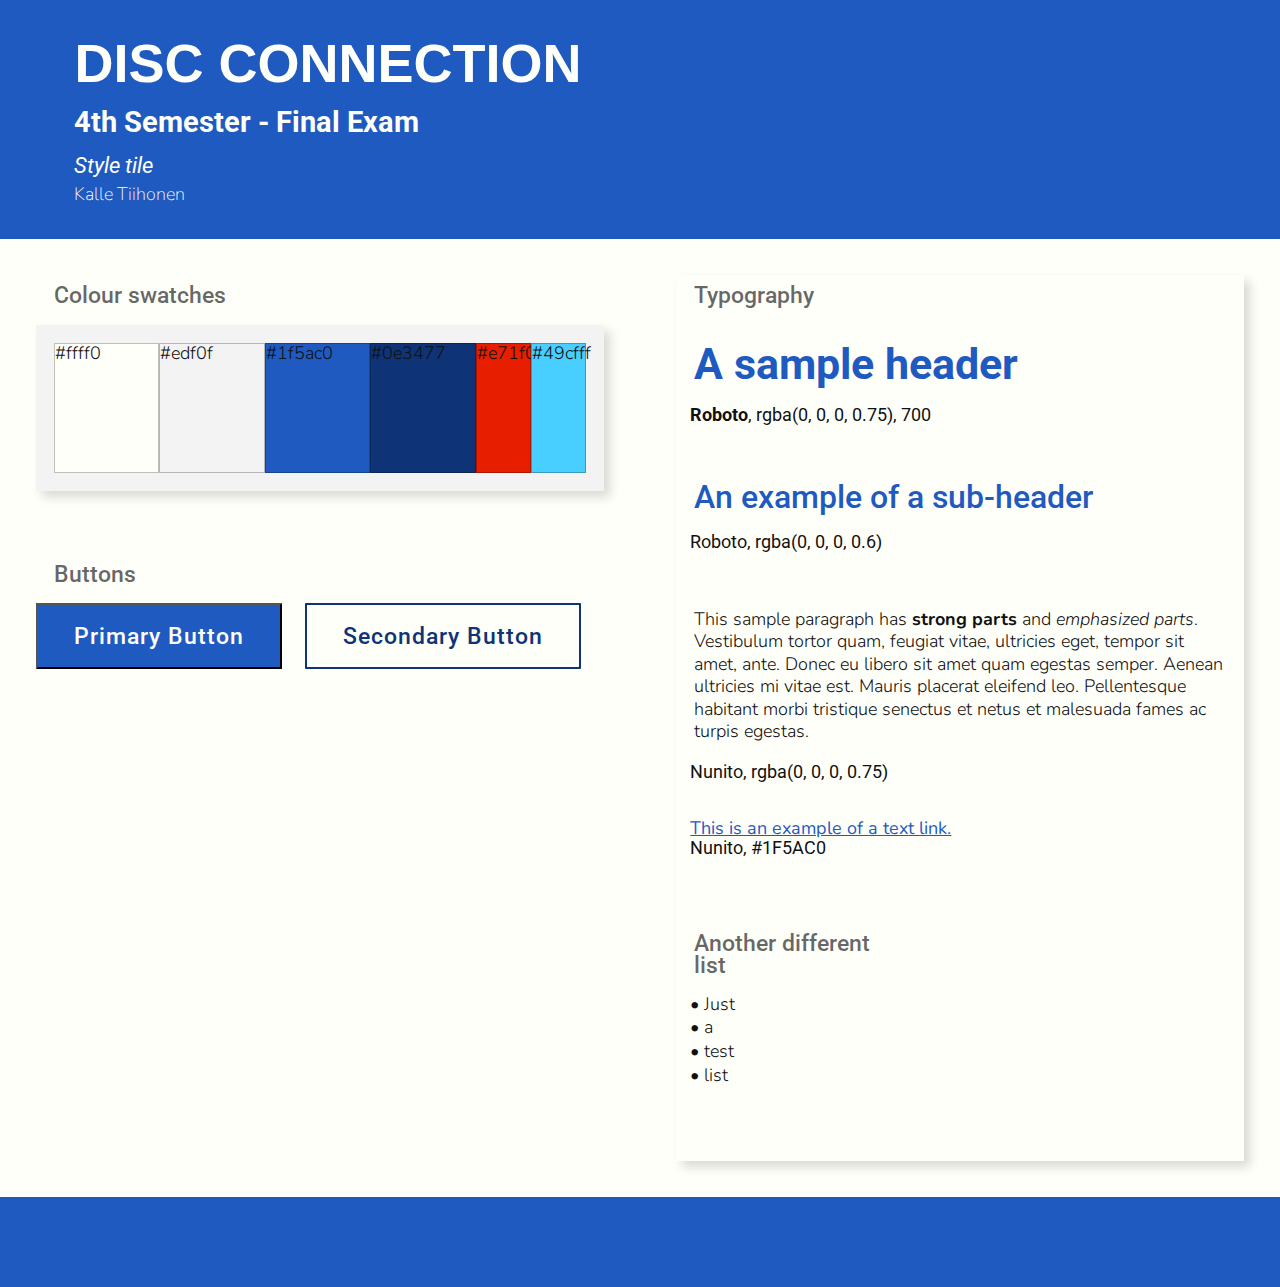
==== index.html @ 0e1c2b24 "intial commit" ====
<!DOCTYPE html>
<html>

<head>
    <meta charset="UTF-8" />
    <meta name="viewport" content="width=device-width" />
    <title>Style Tiles with CSS</title>
    <link rel="stylesheet" href="css/reset.css" />
    <link rel="stylesheet" href="css/style.css" />
</head>

<body>
    <div class="full-width header-wrapper">
        <header>
            <h1>Disc Connection</h1>
            <h2>4th Semester - Final Exam</h2>
            <h3>Style tile</h3>
            <h4>Kalle Tiihonen</h4>
        </header>
    </div>

    <main>
        <div class="column">
            <section class="swatches">
                <h3 class="section-heading">Colour swatches</h3>
                <ul class="swatchgrid">
                    <li class="color-swatch-1">#ffff0</li>
                    <li class="color-swatch-2">#edf0f</li>
                    <li class="color-swatch-3">#1f5ac0</li>
                    <li class="color-swatch-4">#0e3477</li>
                    <li class="color-swatch-5">#e71f00</li>
                    <li class="color-swatch-6">#49cfff</li>
                </ul>
            </section>
            <section class="textures">
                <h3 class="section-heading">Textures</h3>
                <ul class="texturegrid">
                    <li class="texture-swatch-1"></li>
                    <li class="texture-swatch-2"></li>
                    <li class="texture-swatch-3"></li>
                </ul>
            </section>
            <section class="buttons">
                <h3 class="section-heading">Buttons</h3>
                <div>
                    <button type="button" class="primary-button">Primary Button</button>
                    <button type="button" class="secondary-button">Secondary Button</button>
                </div>
            </section>
        </div>
        <!-- end .column -->

        <div class="column">
            <section class="typography-main">
                <h3 class="section-heading">Typography</h3>
                <h1 class="h1-sample">A sample header</h1>
                <p class="font-details-h1">
                    <span class="font-name">Roboto</span>,
                    <span class="font-color">rgba(0, 0, 0, 0.75),</span>
                    <span class="font-weight">700</span>
                </p>
                <h2 class="h2-sample">An example of a sub-header</h2>
                <p class="font-details-h2">
                    <span class="font-name">Roboto</span>,
                    <span class="font-color">rgba(0, 0, 0, 0.6)</span>
                </p>
                <p class="typography-sample">
                    This sample paragraph has <strong>strong parts</strong> and
                    <em>emphasized parts</em>. Vestibulum tortor quam, feugiat vitae, ultricies eget, tempor sit amet, ante. Donec eu libero sit amet quam egestas semper. Aenean ultricies mi vitae est. Mauris placerat eleifend leo. Pellentesque habitant
                    morbi tristique senectus et netus et malesuada fames ac turpis egestas.
                </p>
                <p class="font-details-p">
                    <span class="font-name">Nunito</span>,
                    <span class="font-color">rgba(0, 0, 0, 0.75)</span>
                </p>
                <a href="#" class="typography-sample">This is an example of a text link.</a
          >
          <p class="font-details-a">
            <span class="font-name">Nunito</span>,
                    <span class="font-color">#1F5AC0</span>
                </p>
            </section>
            <section class="adjectives">
                <h3 class="section-heading">Another different list</h3>
                <ul>
                    <li>Just</li>
                    <li>a</li>
                    <li>test</li>
                    <li>list</li>
                </ul>
            </section>
        </div>
        <!-- end .column -->
    </main>

    <div class="full-width">
        <footer>
            <p></p>
        </footer>
    </div>
</body>

</html>
---- css/style.css ----
@import url('https://fonts.googleapis.com/css2?family=Nunito:ital,wght@0,200;0,300;0,400;1,200;1,300;1,400&family=Roboto:ital,wght@0,100;0,300;0,400;0,500;0,700;0,900;1,100;1,300;1,400;1,500;1,700;1,900&display=swap');
@import url('//db.onlinewebfonts.com/c/3257d69b23d3efae23d2a1088d1d8116?family=TitaniumMotorsW01-Oblique');

/* 

    font-family: 'Nunito', sans-serif;

    font-family: 'Roboto', sans-serif;

 */


/* THIS IS ALL meant for editing. You might want to do it differently, 
name the variables differently, 
use the fonts in other ways in the font hierarchy etc. */


/* change these */

:root {
    /* --color-secondary1: #1047A8;
    --color-secondary2: #002a73; */
    /* --color-accent2: #20A4F3; */
    /* --color-primary1: #FFFFFF; */
    --color-primary1: #FFFFFA;
    /* --color-primary1: #F5F5F5; */
    /* --color-primary1: #FFFAFA; */
    --color-primary2: #f3f3f3;
    --color-secondary1: #1f5ac0;
    --color-secondary2: #0e3477;
    --color-accent1: #e71f00;
    --color-accent2: #49cfff;
    --primary-font: "nunito", sans-serif;
    --secondary-font: "Roboto", sans-serif;
    --main-text-color: rgba(0, 0, 0, 0.75);
    --medium-text-color: rgba(0, 0, 0, 0.6);
    --disabled-text-color: rgba(0, 0, 0, 0.38);
    --white-space: 1rem;
    --header-font: 'Roboto', sans-serif;
    --accent-font: 'TitaniumMotorsW01-Oblique', sans-serif;
    --body-font: "Nunito", sans-serif;
}

html {
    font-size: 112.5%;
}


/*18px*/

body {
    background: var(--color-primary1);
    font-family: 'Nunito', sans-serif;
    font-weight: 300;
    color: #111;
}

p {
    margin-bottom: 1rem;
    line-height: 1.25;
}

h1,
h2,
h3,
h4,
h5 {
    /* margin: 3rem 0 1.38rem; */
    font-family: 'Roboto', sans-serif;
    font-weight: 700;
    /* line-height: 1.3; */
}

h1 {
    margin-top: 0;
    font-size: 4.209rem;
}


/* 
h2 {
    font-size: 3.157rem;
}

h3 {
    font-size: 2.369rem;
}

h4 {
    font-size: 1.777rem;
}

h5 {
    font-size: 1.333rem;
} */

small,
.text_small {
    font-size: 0.75rem;
}

button {
    transition: all .3s;
}

a {
    transition: all .3s;
}

button:hover {
    /* background-color: var(--orange); */
    transform: scale(1.02);
}


/* button:active {
    background-color: var(--offwhite);
} */

a:hover {
    color: var(--color-accent2);
    font-size: 1.025rem;
    /* transform: scale(1.05); */
}

html {
    /* font-size: 100%; */
    font-family: var(--primary-font);
}

img {
    max-width: 100%;
    height: auto;
}

header,
main,
footer {
    max-width: 1300px;
    margin: 0 auto;
    padding: calc(2 * var(--white-space));
}


/* body {
    background-color: var(--turqoise);
} */

.full-width {
    background: var(--color-secondary1);
    color: var(--color-primary1);
    width: 100%;
    padding-left: 3vw;
}

.header-wrapper h1 {
    font-family: 'TitaniumMotorsW01-Oblique', sans-serif;
    font-size: 3rem;
    text-transform: uppercase;
    padding-right: 0.75em;
    /* font-weight: bold; */
}

.header-wrapper h2 {
    font-size: 1.6em;
    font-weight: bold;
    margin: var(--white-space) 0;
}

.header-wrapper h3 {
    font-size: 1.2rem;
    font-weight: 400;
    font-style: italic;
    /* color: var(--secondary-text-color); */
}

.header-wrapper h4 {
    font-size: 01rem;
    font-family: var(--primary-font);
    font-weight: 200;
    padding-top: 0.5rem;
}

main {
    padding: calc(2 * var(--white-space));
}

main> :nth-child(2) {
    /* background-color: var(--color-primary2); */
    /* border-right: solid .5px #0e357760; */
    /* border-bottom: solid .5px #0e357760; */
    box-shadow: rgba(0, 0, 0, 0.15) 6px 6px 10px;
}

section {
    margin-bottom: calc(4 * var(--white-space));
}

.section-heading {
    /* font-style: italic; */
    font-family: var(--header-font);
    font-size: 1.25rem;
    font-weight: 500;
    color: var(--medium-text-color);
    /* background-color: var(--darkgrey); */
    padding-left: 1rem;
    margin: 0.5rem 60% 1rem 0;
}

ul {
    display: flex;
    justify-content: space-between;
}

.swatches li {
    margin-right: 0vw;
    height: 15vw;
    width: 20%;
}

.swatches li:nth-child(5),
.swatches li:nth-child(6) {
    width: 10%;
}

ul li:last-child {
    margin-right: 0;
}

.swatchgrid {
    background-color: var(--color-primary2);
    box-shadow: rgba(0, 0, 0, 0.15) 6px 6px 10px;
    padding: 1rem;
}

.swatchgrid li {
    border: solid .5px rgba(0, 0, 0, 0.25);
}

.color-swatch-1 {
    background-color: var(--color-primary1);
}

.color-swatch-2 {
    background-color: var(--color-primary2);
}

.color-swatch-3 {
    background-color: var(--color-secondary1);
}

.color-swatch-4 {
    background-color: var(--color-secondary2);
}

.color-swatch-5 {
    background-color: var(--color-accent1);
}

.color-swatch-6 {
    background-color: var(--color-accent2);
}

section.textures {
    display: none;
}

.textures li {
    height: 30vw;
    width: 60%;
    margin-right: 5vw;
}

.texture-swatch-1 {
    background: url(../img/pw_maze_white.png) top left repeat;
}

.texture-swatch-2 {
    background: url(../img/subtle_grunge.png) top left repeat;
}

.texture-swatch-1 {
    background: url(../img/pw_maze_white.png) top left repeat;
}

.texture-swatch-3 {
    background: url(../img/white_paperboard.png) top left repeat;
}

.images ul {
    flex-direction: column;
    text-align: center;
}

.images li {
    display: block;
    /*margin-right: 5vw;*/
    margin-bottom: 1rem;
}

button {
    /* padding: 1rem; */
    border-radius: 1px;
    background: var(--color-secondary1);
    text-align: center;
    text-decoration: none;
    font-size: 1.25rem;
    font-weight: 500;
    font-family: var(--header-font);
    /* font: bold 1.5em/1 var(--header-font); */
    letter-spacing: 1px;
    color: var(--color-primary1);
    /* text-transform: uppercase; */
    text-shadow: -1px -1px 0px var(--darkgrey);
    transition: all 0.2s ease;
    cursor: pointer;
    margin: 0 1rem 1rem 0;
    padding: 1rem 2rem 1rem 2rem;
}

.secondary-button {
    color: var(--color-secondary2);
    border: solid 2px var(--color-secondary2);
    background: var(--color-primary1);
}

.primary-button:hover {
    background-color: var(--color-accent2);
}

button:focus,
button:active,
button:focus-within {
    outline: 0;
    border-radius: 4px;
}

.typography-main {
    color: var(--primary-font-color);
}

.typography-main .font-details-h1 .font-name {
    font-weight: 700;
}

.h1-sample {
    font-family: var(--header-font);
    color: var(--color-secondary1);
    /* text-transform: uppercase; */
    font-size: 2.4rem;
    /* font-weight: bold; */
    /* border: solid 1px var(--offwhite); */
    padding: 1rem;
}

.h2-sample {
    font-family: var(--header-font);
    font-size: 1.8rem;
    font-weight: 500;
    margin-right: 20%;
    color: var(--color-secondary1);
    /* color: var(--offwhite); */
    padding: 1rem;
}

p.typography-sample {
    font-family: var(--body-font);
    font-weight: 300;
    /* line-height: 1.25; */
    margin-bottom: 0;
    max-width: 960px;
    padding: 1rem;
    border-left: solid 1px var(--darkgrey);
    /* background-color: var(--darkgrey); */
    /* background-color: lightgrey; */
    /* background-color: #2626260e; */
    /* border-radius: 1rem; */
}

strong {
    font-weight: bold;
}

em {
    font-style: italic;
}

a {
    font-family: var(--body-font);
    color: var(--color-secondary1);
    font-size: 1rem;
    font-weight: 400;
    text-decoration: none;
    text-decoration: underline;
    transition: all 0.2s;
    margin-left: .8rem;
}

p[class*="font-details-"] {
    margin-left: .8rem;
    margin-top: 0rem;
    margin-bottom: calc(2 * var(--white-space));
    font-size: 1rem;
    font-family: var(--header-font);
    font-weight: 400;
    color: var(--darkgrey);
}

.adjectives ul {
    font-size: 1rem;
    font-family: var(--body-font);
    display: flex;
    flex-direction: column;
    /* list-style-type: disc; */
}

.adjectives ul li {
    margin-left: .8rem;
    margin-bottom: 1%;
}

.adjectives ul ::before {
    content: '• '
    /* content: '• ' */
}

footer {
    font-style: italic;
    font-family: var(--body-font);
    font-weight: 200;
}

@media (min-width: 800px) {
    main {
        display: grid;
        grid-template-columns: 1fr 1fr;
        grid-gap: 4rem;
    }
    .swatches li {
        height: 10vw;
        width: 20%;
    }
    .textures li {
        height: 15vw;
    }
}
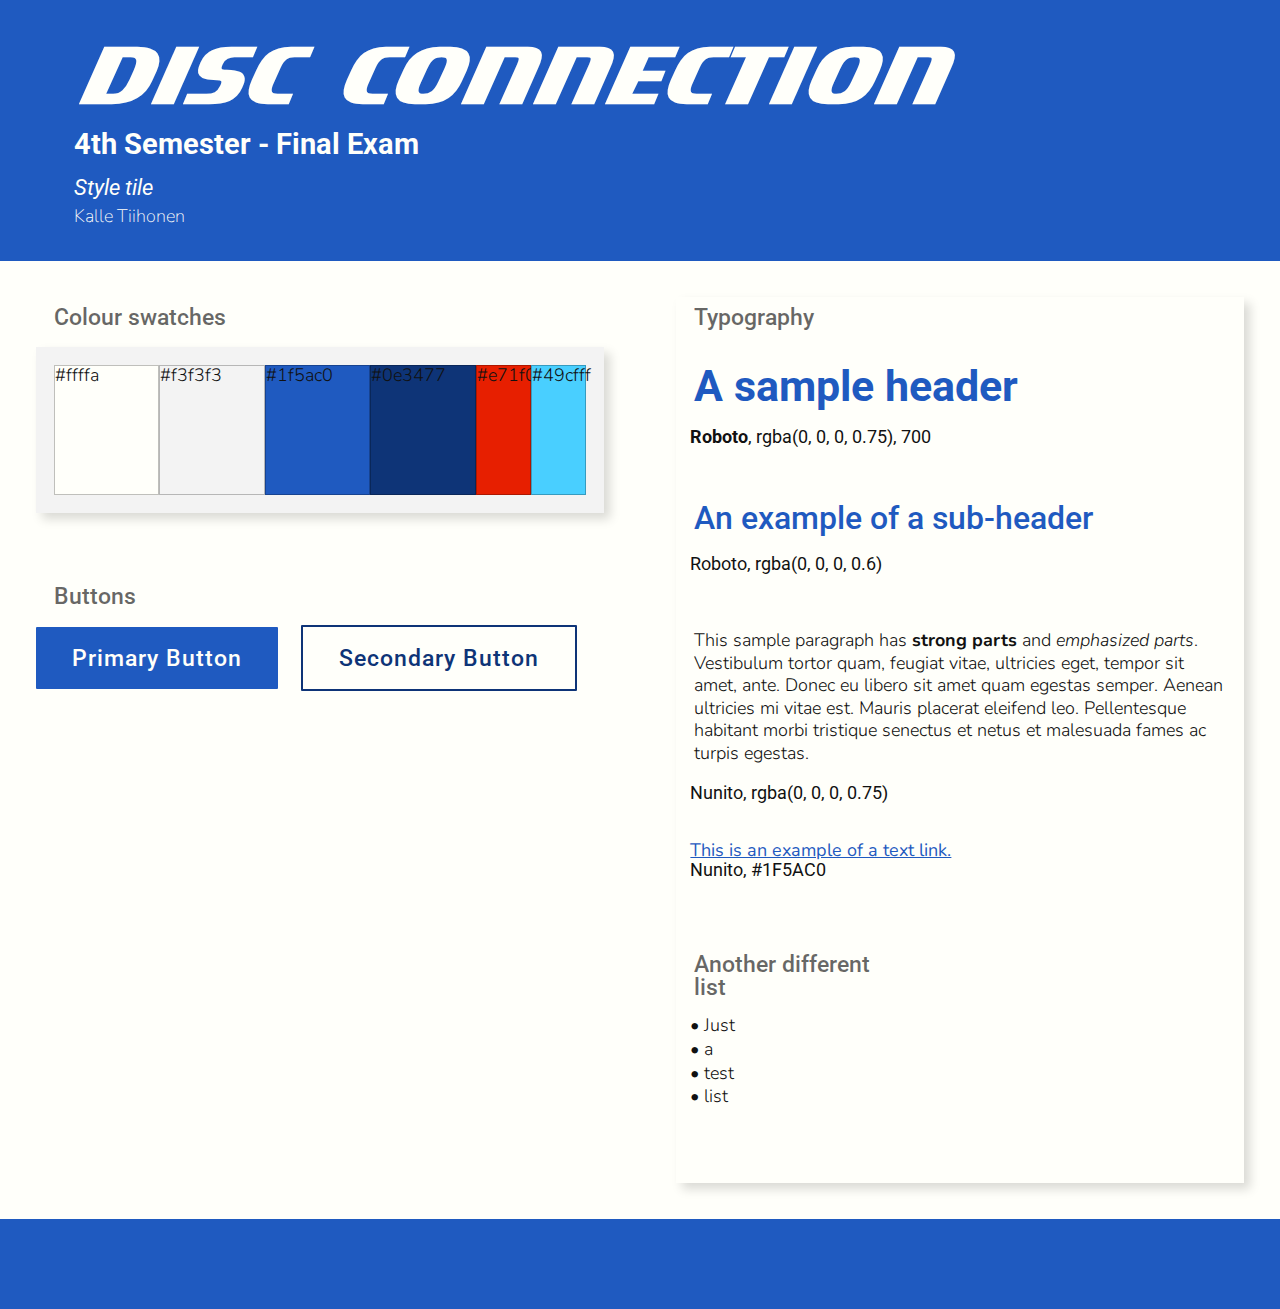
==== commit e13386e0: "add font formats" ====
--- a/index.html
+++ b/index.html
@@ -24,8 +24,8 @@
             <section class="swatches">
                 <h3 class="section-heading">Colour swatches</h3>
                 <ul class="swatchgrid">
-                    <li class="color-swatch-1">#ffff0</li>
-                    <li class="color-swatch-2">#edf0f</li>
+                    <li class="color-swatch-1">#ffffa</li>
+                    <li class="color-swatch-2">#f3f3f3</li>
                     <li class="color-swatch-3">#1f5ac0</li>
                     <li class="color-swatch-4">#0e3477</li>
                     <li class="color-swatch-5">#e71f00</li>
--- a/css/style.css
+++ b/css/style.css
@@ -1,5 +1,14 @@
 @import url('https://fonts.googleapis.com/css2?family=Nunito:ital,wght@0,200;0,300;0,400;1,200;1,300;1,400&family=Roboto:ital,wght@0,100;0,300;0,400;0,500;0,700;0,900;1,100;1,300;1,400;1,500;1,700;1,900&display=swap');
-@import url('//db.onlinewebfonts.com/c/3257d69b23d3efae23d2a1088d1d8116?family=TitaniumMotorsW01-Oblique');
+
+@font-face {
+    font-family: 'titanium-motors';
+    src: url('../fonts/titanium-motors-oblique.eot'); /* IE9 Compat Modes */
+    src: url('../fonts/titanium-motors-oblique.eot?#iefix') format('embedded-opentype'), /* IE6-IE8 */
+         url('../fonts/titanium-motors-oblique.woff2') format('woff2'), /* Super Modern Browsers */
+         url('../fonts/titanium-motors-oblique.woff') format('woff'), /* Pretty Modern Browsers */
+         url('../fonts/titanium-motors-oblique.ttf')  format('truetype'), /* Safari, Android, iOS */
+         url('../fonts/titanium-motors-oblique.otf')  format('opentype'), /* Safari, Android, iOS */
+  }
 
 /* 
 
@@ -37,7 +46,7 @@
     --disabled-text-color: rgba(0, 0, 0, 0.38);
     --white-space: 1rem;
     --header-font: 'Roboto', sans-serif;
-    --accent-font: 'TitaniumMotorsW01-Oblique', sans-serif;
+    --accent-font: 'titanium-motors', sans-serif;
     --body-font: "Nunito", sans-serif;
 }
 
@@ -154,7 +163,7 @@
 }
 
 .header-wrapper h1 {
-    font-family: 'TitaniumMotorsW01-Oblique', sans-serif;
+    font-family: var(--accent-font);-oblique
     font-size: 3rem;
     text-transform: uppercase;
     padding-right: 0.75em;
@@ -299,6 +308,9 @@
 }
 
 button {
+    border: solid 2px var(--color-secondary1);
+
+    border: none;
     /* padding: 1rem; */
     border-radius: 1px;
     background: var(--color-secondary1);
@@ -328,6 +340,12 @@
     background-color: var(--color-accent2);
 }
 
+.secondary-button:hover {
+    color: var(--color-secondary1);
+    border: solid 2px var(--color-secondary1);
+    background: var(--color-primary1);
+}
+
 button:focus,
 button:active,
 button:focus-within {
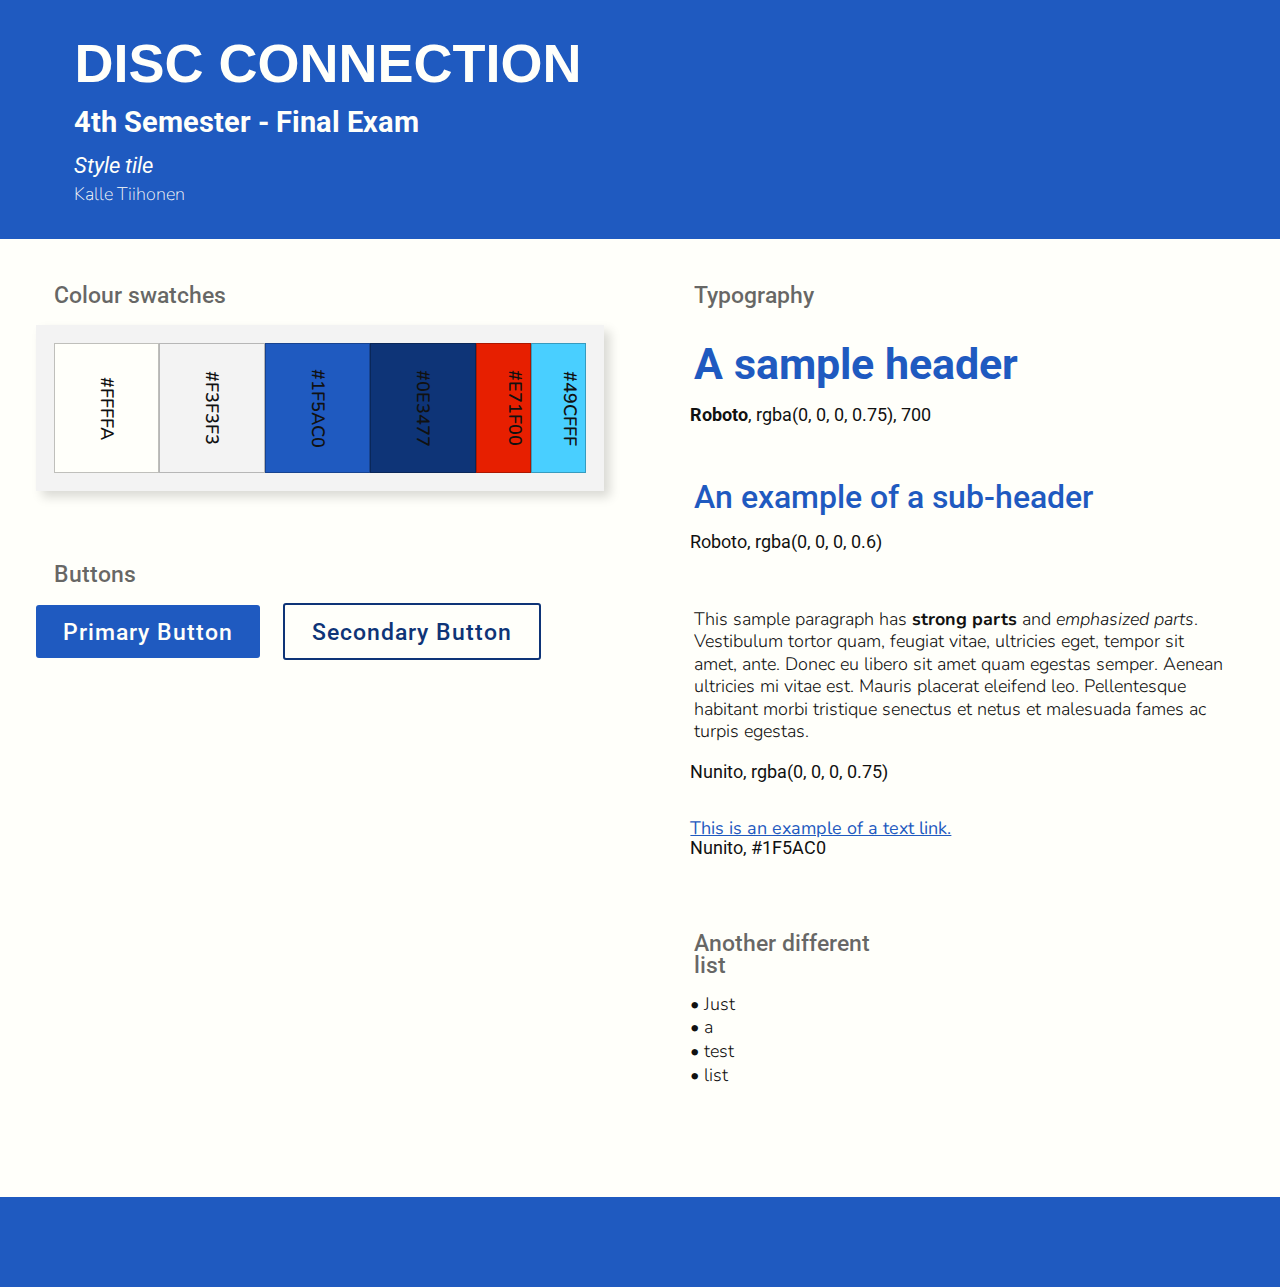
==== commit cd9e1635: "button hover states" ====
--- a/index.html
+++ b/index.html
@@ -5,8 +5,9 @@
     <meta charset="UTF-8" />
     <meta name="viewport" content="width=device-width" />
     <title>Style Tiles with CSS</title>
-    <link rel="stylesheet" href="css/reset.css" />
-    <link rel="stylesheet" href="css/style.css" />
+    <link rel="stylesheet" href="./css/reset.css" />
+    <link rel="stylesheet" href="./css/style.css" />
+    <link rel="stylesheet" href="./webfontkit/stylesheet.css" type="text/css" charset="utf-8" />
 </head>
 
 <body>
@@ -24,12 +25,12 @@
             <section class="swatches">
                 <h3 class="section-heading">Colour swatches</h3>
                 <ul class="swatchgrid">
-                    <li class="color-swatch-1">#ffffa</li>
-                    <li class="color-swatch-2">#f3f3f3</li>
-                    <li class="color-swatch-3">#1f5ac0</li>
-                    <li class="color-swatch-4">#0e3477</li>
-                    <li class="color-swatch-5">#e71f00</li>
-                    <li class="color-swatch-6">#49cfff</li>
+                    <li class="color-swatch-1"><span>#ffffa</span></li>
+                    <li class="color-swatch-2"><span>#f3f3f3</span></li>
+                    <li class="color-swatch-3"><span>#1f5ac0</span></li>
+                    <li class="color-swatch-4"><span>#0e3477</span></li>
+                    <li class="color-swatch-5"><span>#e71f00</span></li>
+                    <li class="color-swatch-6"><span>#49cfff</span></li>
                 </ul>
             </section>
             <section class="textures">
--- a/css/style.css
+++ b/css/style.css
@@ -1,14 +1,21 @@
-@import url('https://fonts.googleapis.com/css2?family=Nunito:ital,wght@0,200;0,300;0,400;1,200;1,300;1,400&family=Roboto:ital,wght@0,100;0,300;0,400;0,500;0,700;0,900;1,100;1,300;1,400;1,500;1,700;1,900&display=swap');
-
-@font-face {
-    font-family: 'titanium-motors';
-    src: url('../fonts/titanium-motors-oblique.eot'); /* IE9 Compat Modes */
-    src: url('../fonts/titanium-motors-oblique.eot?#iefix') format('embedded-opentype'), /* IE6-IE8 */
-         url('../fonts/titanium-motors-oblique.woff2') format('woff2'), /* Super Modern Browsers */
-         url('../fonts/titanium-motors-oblique.woff') format('woff'), /* Pretty Modern Browsers */
-         url('../fonts/titanium-motors-oblique.ttf')  format('truetype'), /* Safari, Android, iOS */
-         url('../fonts/titanium-motors-oblique.otf')  format('opentype'), /* Safari, Android, iOS */
-  }
+/* @font-face {
+    font-family: "titanium-motors";
+    src: url("../webfontkit/titanium-motors-oblique-webfont.woff") format("woff"),
+      url("../webfontkit/titanium-motors-oblique-webfont.woff2") format("woff2"),
+  } */
+/* @font-face { */
+/* font-family: 'titanium-motors'; */
+/* src: url('../webfontkit/'); IE9 Compat Modes */
+/* src: url('../fonts/titanium-motors-oblique.eot?#iefix') format('embedded-opentype'), IE6-IE8 */
+/* url('../fonts/titanium-motors-oblique.woff2') format('woff2'), Super Modern Browsers */
+/* url('../fonts/titanium-motors-oblique.woff') format('woff'), Pretty Modern Browsers */
+/* url('../fonts/titanium-motors-oblique.ttf')  format('truetype'), Safari, Android, iOS */
+/* url('../fonts/titanium-motors-oblique.otf')  format('opentype'), Safari, Android, iOS */
+/* } */
+
+@import url('//db.onlinewebfonts.com/c/3257d69b23d3efae23d2a1088d1d8116?family=TitaniumMotorsW01-Oblique');
+
+@import url("https://fonts.googleapis.com/css2?family=Nunito:ital,wght@0,200;0,300;0,400;1,200;1,300;1,400&family=Roboto:ital,wght@0,100;0,300;0,400;0,500;0,700;0,900;1,100;1,300;1,400;1,500;1,700;1,900&display=swap");
 
 /* 
 
@@ -17,56 +24,53 @@
     font-family: 'Roboto', sans-serif;
 
  */
-
 
 /* THIS IS ALL meant for editing. You might want to do it differently, 
 name the variables differently, 
 use the fonts in other ways in the font hierarchy etc. */
 
-
 /* change these */
 
 :root {
-    /* --color-secondary1: #1047A8;
+  /* --color-secondary1: #1047A8;
     --color-secondary2: #002a73; */
-    /* --color-accent2: #20A4F3; */
-    /* --color-primary1: #FFFFFF; */
-    --color-primary1: #FFFFFA;
-    /* --color-primary1: #F5F5F5; */
-    /* --color-primary1: #FFFAFA; */
-    --color-primary2: #f3f3f3;
-    --color-secondary1: #1f5ac0;
-    --color-secondary2: #0e3477;
-    --color-accent1: #e71f00;
-    --color-accent2: #49cfff;
-    --primary-font: "nunito", sans-serif;
-    --secondary-font: "Roboto", sans-serif;
-    --main-text-color: rgba(0, 0, 0, 0.75);
-    --medium-text-color: rgba(0, 0, 0, 0.6);
-    --disabled-text-color: rgba(0, 0, 0, 0.38);
-    --white-space: 1rem;
-    --header-font: 'Roboto', sans-serif;
-    --accent-font: 'titanium-motors', sans-serif;
-    --body-font: "Nunito", sans-serif;
+  /* --color-accent2: #20A4F3; */
+  /* --color-primary1: #FFFFFF; */
+  --color-primary1: #fffffa;
+  /* --color-primary1: #F5F5F5; */
+  /* --color-primary1: #FFFAFA; */
+  --color-primary2: #f3f3f3;
+  --color-secondary1: #1f5ac0;
+  --color-secondary2: #0e3477;
+  --color-accent1: #e71f00;
+  --color-accent2: #49cfff;
+  --primary-font: "nunito", sans-serif;
+  --secondary-font: "Roboto", sans-serif;
+  --main-text-color: rgba(0, 0, 0, 0.75);
+  --medium-text-color: rgba(0, 0, 0, 0.6);
+  --disabled-text-color: rgba(0, 0, 0, 0.38);
+  --white-space: 1rem;
+  --header-font: "Roboto", sans-serif;
+  --accent-font: "TitaniumMotorsW01-oblique", sans-serif;
+  --body-font: "Nunito", sans-serif;
 }
 
 html {
-    font-size: 112.5%;
-}
-
+  font-size: 112.5%;
+}
 
 /*18px*/
 
 body {
-    background: var(--color-primary1);
-    font-family: 'Nunito', sans-serif;
-    font-weight: 300;
-    color: #111;
+  background: var(--color-primary1);
+  font-family: "Nunito", sans-serif;
+  font-weight: 300;
+  color: #111;
 }
 
 p {
-    margin-bottom: 1rem;
-    line-height: 1.25;
+  margin-bottom: 1rem;
+  line-height: 1.25;
 }
 
 h1,
@@ -74,17 +78,16 @@
 h3,
 h4,
 h5 {
-    /* margin: 3rem 0 1.38rem; */
-    font-family: 'Roboto', sans-serif;
-    font-weight: 700;
-    /* line-height: 1.3; */
+  /* margin: 3rem 0 1.38rem; */
+  font-family: "Roboto", sans-serif;
+  font-weight: 700;
+  /* line-height: 1.3; */
 }
 
 h1 {
-    margin-top: 0;
-    font-size: 4.209rem;
-}
-
+  margin-top: 0;
+  font-size: 4.209rem;
+}
 
 /* 
 h2 {
@@ -105,360 +108,411 @@
 
 small,
 .text_small {
-    font-size: 0.75rem;
+  font-size: 0.75rem;
 }
 
 button {
-    transition: all .3s;
+  transition: all 0.3s;
 }
 
 a {
-    transition: all .3s;
-}
-
-button:hover {
-    /* background-color: var(--orange); */
-    transform: scale(1.02);
-}
-
+  transition: all 0.3s;
+}
+
+/* button:hover {
+  background-color: var(--orange);
+  transform: scale(1.02);
+} */
 
 /* button:active {
     background-color: var(--offwhite);
 } */
 
 a:hover {
-    color: var(--color-accent2);
-    font-size: 1.025rem;
-    /* transform: scale(1.05); */
+  color: var(--color-accent2);
+  font-size: 1.025rem;
+  /* transform: scale(1.05); */
 }
 
 html {
-    /* font-size: 100%; */
-    font-family: var(--primary-font);
+  /* font-size: 100%; */
+  font-family: var(--primary-font);
 }
 
 img {
-    max-width: 100%;
-    height: auto;
+  max-width: 100%;
+  height: auto;
 }
 
 header,
 main,
 footer {
-    max-width: 1300px;
-    margin: 0 auto;
-    padding: calc(2 * var(--white-space));
-}
-
+  max-width: 1300px;
+  margin: 0 auto;
+  padding: calc(2 * var(--white-space));
+}
 
 /* body {
     background-color: var(--turqoise);
 } */
 
 .full-width {
-    background: var(--color-secondary1);
-    color: var(--color-primary1);
-    width: 100%;
-    padding-left: 3vw;
+  background: var(--color-secondary1);
+  color: var(--color-primary1);
+  width: 100%;
+  padding-left: 3vw;
 }
 
 .header-wrapper h1 {
-    font-family: var(--accent-font);-oblique
-    font-size: 3rem;
-    text-transform: uppercase;
-    padding-right: 0.75em;
-    /* font-weight: bold; */
+  font-family: var(--accent-font);
+  font-size: 3rem;
+  text-transform: uppercase;
+  padding-right: 0.75em;
+  /* font-weight: bold; */
 }
 
 .header-wrapper h2 {
-    font-size: 1.6em;
-    font-weight: bold;
-    margin: var(--white-space) 0;
+  font-size: 1.6em;
+  font-weight: bold;
+  margin: var(--white-space) 0;
 }
 
 .header-wrapper h3 {
-    font-size: 1.2rem;
-    font-weight: 400;
-    font-style: italic;
-    /* color: var(--secondary-text-color); */
+  font-size: 1.2rem;
+  font-weight: 400;
+  font-style: italic;
+  /* color: var(--secondary-text-color); */
 }
 
 .header-wrapper h4 {
-    font-size: 01rem;
-    font-family: var(--primary-font);
-    font-weight: 200;
-    padding-top: 0.5rem;
+  font-size: 01rem;
+  font-family: var(--primary-font);
+  font-weight: 200;
+  padding-top: 0.5rem;
 }
 
 main {
-    padding: calc(2 * var(--white-space));
-}
-
-main> :nth-child(2) {
-    /* background-color: var(--color-primary2); */
-    /* border-right: solid .5px #0e357760; */
-    /* border-bottom: solid .5px #0e357760; */
-    box-shadow: rgba(0, 0, 0, 0.15) 6px 6px 10px;
-}
+  padding: calc(2 * var(--white-space));
+}
+
+/* main > :nth-child(2), main > :first-child {
+  background-color: var(--color-primary2);
+  border-right: solid .5px #0e357760;
+  border-bottom: solid .5px #0e357760;
+  box-shadow: rgba(0, 0, 0, 0.15) 6px 6px 10px;
+} */
 
 section {
-    margin-bottom: calc(4 * var(--white-space));
+  margin-bottom: calc(4 * var(--white-space));
 }
 
 .section-heading {
-    /* font-style: italic; */
-    font-family: var(--header-font);
-    font-size: 1.25rem;
-    font-weight: 500;
-    color: var(--medium-text-color);
-    /* background-color: var(--darkgrey); */
-    padding-left: 1rem;
-    margin: 0.5rem 60% 1rem 0;
+  /* font-style: italic; */
+  font-family: var(--header-font);
+  font-size: 1.25rem;
+  font-weight: 500;
+  color: var(--medium-text-color);
+  /* background-color: var(--darkgrey); */
+  padding-left: 1rem;
+  margin: 0.5rem 60% 1rem 0;
 }
 
 ul {
-    display: flex;
-    justify-content: space-between;
+  display: flex;
+  justify-content: space-between;
 }
 
 .swatches li {
-    margin-right: 0vw;
-    height: 15vw;
-    width: 20%;
+  margin-right: 0vw;
+  height: 15vw;
+  width: 20%;
+  text-align: center;
+  display: grid;
+  place-items: center;
+  font-weight: 600;
+  text-transform: uppercase;
+  /* transform: rotate(90deg); */
 }
 
 .swatches li:nth-child(5),
 .swatches li:nth-child(6) {
-    width: 10%;
+  width: 10%;
 }
 
 ul li:last-child {
-    margin-right: 0;
+  margin-right: 0;
 }
 
 .swatchgrid {
-    background-color: var(--color-primary2);
-    box-shadow: rgba(0, 0, 0, 0.15) 6px 6px 10px;
-    padding: 1rem;
+  background-color: var(--color-primary2);
+  box-shadow: rgba(0, 0, 0, 0.15) 6px 6px 10px;
+  padding: 1rem;
 }
 
 .swatchgrid li {
-    border: solid .5px rgba(0, 0, 0, 0.25);
-}
+  border: solid 0.5px rgba(0, 0, 0, 0.25);
+}
+.swatchgrid li span {
+    margin: auto;
+    transform: rotate(90deg);}
 
 .color-swatch-1 {
-    background-color: var(--color-primary1);
+  background-color: var(--color-primary1);
 }
 
 .color-swatch-2 {
-    background-color: var(--color-primary2);
+  background-color: var(--color-primary2);
 }
 
 .color-swatch-3 {
-    background-color: var(--color-secondary1);
+  background-color: var(--color-secondary1);
 }
 
 .color-swatch-4 {
-    background-color: var(--color-secondary2);
+  background-color: var(--color-secondary2);
 }
 
 .color-swatch-5 {
-    background-color: var(--color-accent1);
+  background-color: var(--color-accent1);
 }
 
 .color-swatch-6 {
-    background-color: var(--color-accent2);
+  background-color: var(--color-accent2);
 }
 
 section.textures {
-    display: none;
+  display: none;
 }
 
 .textures li {
-    height: 30vw;
-    width: 60%;
-    margin-right: 5vw;
+  height: 30vw;
+  width: 60%;
+  margin-right: 5vw;
 }
 
 .texture-swatch-1 {
-    background: url(../img/pw_maze_white.png) top left repeat;
+  background: url(../img/pw_maze_white.png) top left repeat;
 }
 
 .texture-swatch-2 {
-    background: url(../img/subtle_grunge.png) top left repeat;
+  background: url(../img/subtle_grunge.png) top left repeat;
 }
 
 .texture-swatch-1 {
-    background: url(../img/pw_maze_white.png) top left repeat;
+  background: url(../img/pw_maze_white.png) top left repeat;
 }
 
 .texture-swatch-3 {
-    background: url(../img/white_paperboard.png) top left repeat;
+  background: url(../img/white_paperboard.png) top left repeat;
 }
 
 .images ul {
-    flex-direction: column;
+  flex-direction: column;
+  text-align: center;
+}
+
+.images li {
+  display: block;
+  /*margin-right: 5vw;*/
+  margin-bottom: 1rem;
+}
+
+/* button {
+    color: $primary-color-light;
+    font-family: $body-font;
+    font-size: 1rem;
+    font-weight: 700;
+    cursor: pointer;
+    padding: 0.75rem 3rem;
+    font-family: $h-font;
+    background-color: unset;
     text-align: center;
 }
 
-.images li {
-    display: block;
-    /*margin-right: 5vw;*/
-    margin-bottom: 1rem;
-}
+.primaryButton,
+.secondaryButton {
+    font-family: $body-font;
+    font-weight: 700;
+    &:hover {
+        transform: translate(-2px, -2px);
+        filter: drop-shadow(0px 3px 4px rgba(0, 0, 0, 0.5));
+        box-shadow: 2px 2px 0px #b62f00;
+        text-shadow: 1px 1px 1px #b62f00;
+        transition: all 0.5s;
+    }
+}
+
+.primaryButton {
+    background-color: $accent-color-100;
+    color: $primary-color-light;
+    border: solid 2px $accent-color-100;
+    min-width: 15rem;
+    &:hover {
+        background-color: $accent-color-hover;
+    }
+} */
 
 button {
-    border: solid 2px var(--color-secondary1);
-
-    border: none;
-    /* padding: 1rem; */
-    border-radius: 1px;
-    background: var(--color-secondary1);
     text-align: center;
-    text-decoration: none;
-    font-size: 1.25rem;
-    font-weight: 500;
-    font-family: var(--header-font);
-    /* font: bold 1.5em/1 var(--header-font); */
-    letter-spacing: 1px;
-    color: var(--color-primary1);
-    /* text-transform: uppercase; */
-    text-shadow: -1px -1px 0px var(--darkgrey);
-    transition: all 0.2s ease;
-    cursor: pointer;
-    margin: 0 1rem 1rem 0;
-    padding: 1rem 2rem 1rem 2rem;
+
+  border: solid 2px var(--color-secondary1);
+  border: none;
+  /* padding: 1rem; */
+  border-radius: 3px;
+  background: var(--color-secondary1);
+  text-align: center;
+  text-decoration: none;
+  font-size: 1.25rem;
+  font-weight: 500;
+  font-family: var(--header-font);
+  /* font: bold 1.5em/1 var(--header-font); */
+  letter-spacing: 1px;
+  color: var(--color-primary1);
+  /* text-transform: uppercase; */
+  text-shadow: -1px -1px 0px var(--darkgrey);
+  transition: all 0.3s ease;
+  cursor: pointer;
+  margin: 0 1rem 1rem 0;
+  padding: .75rem 1.5rem;
 }
 
 .secondary-button {
-    color: var(--color-secondary2);
-    border: solid 2px var(--color-secondary2);
-    background: var(--color-primary1);
-}
-
-.primary-button:hover {
-    background-color: var(--color-accent2);
-}
-
-.secondary-button:hover {
-    color: var(--color-secondary1);
-    border: solid 2px var(--color-secondary1);
-    background: var(--color-primary1);
+  color: var(--color-secondary2);
+  border: solid 2px var(--color-secondary2);
+  background: var(--color-primary1);
+}
+
+.primary-button:hover {transform: translate(-2px, -2px);
+    /* filter: drop-shadow(0px 3px 4px rgba(0, 0, 0, 0.5)); */
+    box-shadow: 4px 4px 0px var(--color-secondary2);
+    text-shadow: 1px 1px 1px var(--color-secondary2);
+   
+  background-color: var(--color-accent2);
+}
+
+.secondary-button:hover {transform: translate(-2px, -2px);
+    /* filter: drop-shadow(0px 3px 4px rgba(0, 0, 0, 0.5)); */
+    box-shadow: 4px 4px 0px var(--color-secondary2);
+    /* text-shadow: 1px 1px 1px #b62f00; */
+   
+  color: var(--color-secondary1);
+  border: solid 2px var(--color-secondary1);
+  background: var(--color-primary1);
 }
 
 button:focus,
 button:active,
 button:focus-within {
-    outline: 0;
-    border-radius: 4px;
+  outline: 0;
+  border-radius: 4px;
 }
 
 .typography-main {
-    color: var(--primary-font-color);
+  color: var(--primary-font-color);
 }
 
 .typography-main .font-details-h1 .font-name {
-    font-weight: 700;
+  font-weight: 700;
 }
 
 .h1-sample {
-    font-family: var(--header-font);
-    color: var(--color-secondary1);
-    /* text-transform: uppercase; */
-    font-size: 2.4rem;
-    /* font-weight: bold; */
-    /* border: solid 1px var(--offwhite); */
-    padding: 1rem;
+  font-family: var(--header-font);
+  color: var(--color-secondary1);
+  /* text-transform: uppercase; */
+  font-size: 2.4rem;
+  /* font-weight: bold; */
+  /* border: solid 1px var(--offwhite); */
+  padding: 1rem;
 }
 
 .h2-sample {
-    font-family: var(--header-font);
-    font-size: 1.8rem;
-    font-weight: 500;
-    margin-right: 20%;
-    color: var(--color-secondary1);
-    /* color: var(--offwhite); */
-    padding: 1rem;
+  font-family: var(--header-font);
+  font-size: 1.8rem;
+  font-weight: 500;
+  margin-right: 20%;
+  color: var(--color-secondary1);
+  /* color: var(--offwhite); */
+  padding: 1rem;
 }
 
 p.typography-sample {
-    font-family: var(--body-font);
-    font-weight: 300;
-    /* line-height: 1.25; */
-    margin-bottom: 0;
-    max-width: 960px;
-    padding: 1rem;
-    border-left: solid 1px var(--darkgrey);
-    /* background-color: var(--darkgrey); */
-    /* background-color: lightgrey; */
-    /* background-color: #2626260e; */
-    /* border-radius: 1rem; */
+  font-family: var(--body-font);
+  font-weight: 300;
+  /* line-height: 1.25; */
+  margin-bottom: 0;
+  max-width: 960px;
+  padding: 1rem;
+  border-left: solid 1px var(--darkgrey);
+  /* background-color: var(--darkgrey); */
+  /* background-color: lightgrey; */
+  /* background-color: #2626260e; */
+  /* border-radius: 1rem; */
 }
 
 strong {
-    font-weight: bold;
+  font-weight: bold;
 }
 
 em {
-    font-style: italic;
+  font-style: italic;
 }
 
 a {
-    font-family: var(--body-font);
-    color: var(--color-secondary1);
-    font-size: 1rem;
-    font-weight: 400;
-    text-decoration: none;
-    text-decoration: underline;
-    transition: all 0.2s;
-    margin-left: .8rem;
+  font-family: var(--body-font);
+  color: var(--color-secondary1);
+  font-size: 1rem;
+  font-weight: 400;
+  text-decoration: none;
+  text-decoration: underline;
+  transition: all 0.2s;
+  margin-left: 0.8rem;
 }
 
 p[class*="font-details-"] {
-    margin-left: .8rem;
-    margin-top: 0rem;
-    margin-bottom: calc(2 * var(--white-space));
-    font-size: 1rem;
-    font-family: var(--header-font);
-    font-weight: 400;
-    color: var(--darkgrey);
+  margin-left: 0.8rem;
+  margin-top: 0rem;
+  margin-bottom: calc(2 * var(--white-space));
+  font-size: 1rem;
+  font-family: var(--header-font);
+  font-weight: 400;
+  color: var(--darkgrey);
 }
 
 .adjectives ul {
-    font-size: 1rem;
-    font-family: var(--body-font);
-    display: flex;
-    flex-direction: column;
-    /* list-style-type: disc; */
+  font-size: 1rem;
+  font-family: var(--body-font);
+  display: flex;
+  flex-direction: column;
+  /* list-style-type: disc; */
 }
 
 .adjectives ul li {
-    margin-left: .8rem;
-    margin-bottom: 1%;
+  margin-left: 0.8rem;
+  margin-bottom: 1%;
 }
 
 .adjectives ul ::before {
-    content: '• '
-    /* content: '• ' */
+  content: "• ";
+  /* content: '• ' */
 }
 
 footer {
-    font-style: italic;
-    font-family: var(--body-font);
-    font-weight: 200;
+  font-style: italic;
+  font-family: var(--body-font);
+  font-weight: 200;
 }
 
 @media (min-width: 800px) {
-    main {
-        display: grid;
-        grid-template-columns: 1fr 1fr;
-        grid-gap: 4rem;
-    }
-    .swatches li {
-        height: 10vw;
-        width: 20%;
-    }
-    .textures li {
-        height: 15vw;
-    }
-}+  main {
+    display: grid;
+    grid-template-columns: 1fr 1fr;
+    grid-gap: 4rem;
+  }
+  .swatches li {
+    height: 10vw;
+    width: 20%;
+  }
+  .textures li {
+    height: 15vw;
+  }
+}
--- a/webfontkit/stylesheet.css
+++ b/webfontkit/stylesheet.css
@@ -0,0 +1,24 @@
+/*! Generated by Font Squirrel (https://www.fontsquirrel.com) on November 22, 2022 */
+
+
+
+@font-face {
+    font-family: 'titaniummotorsw01-obliqueRg';
+    src: url('titanium-motors-oblique-webfont.woff2') format('woff2'),
+         url('titanium-motors-oblique-webfont.woff') format('woff');
+    font-weight: normal;
+    font-style: normal;
+
+}
+
+
+
+
+@font-face {
+    font-family: 'titaniummotorsw01-obliqueRg';
+    src: url('titanium-motors-oblique-webfont.woff2') format('woff2'),
+         url('titanium-motors-oblique-webfont.woff') format('woff');
+    font-weight: normal;
+    font-style: normal;
+
+}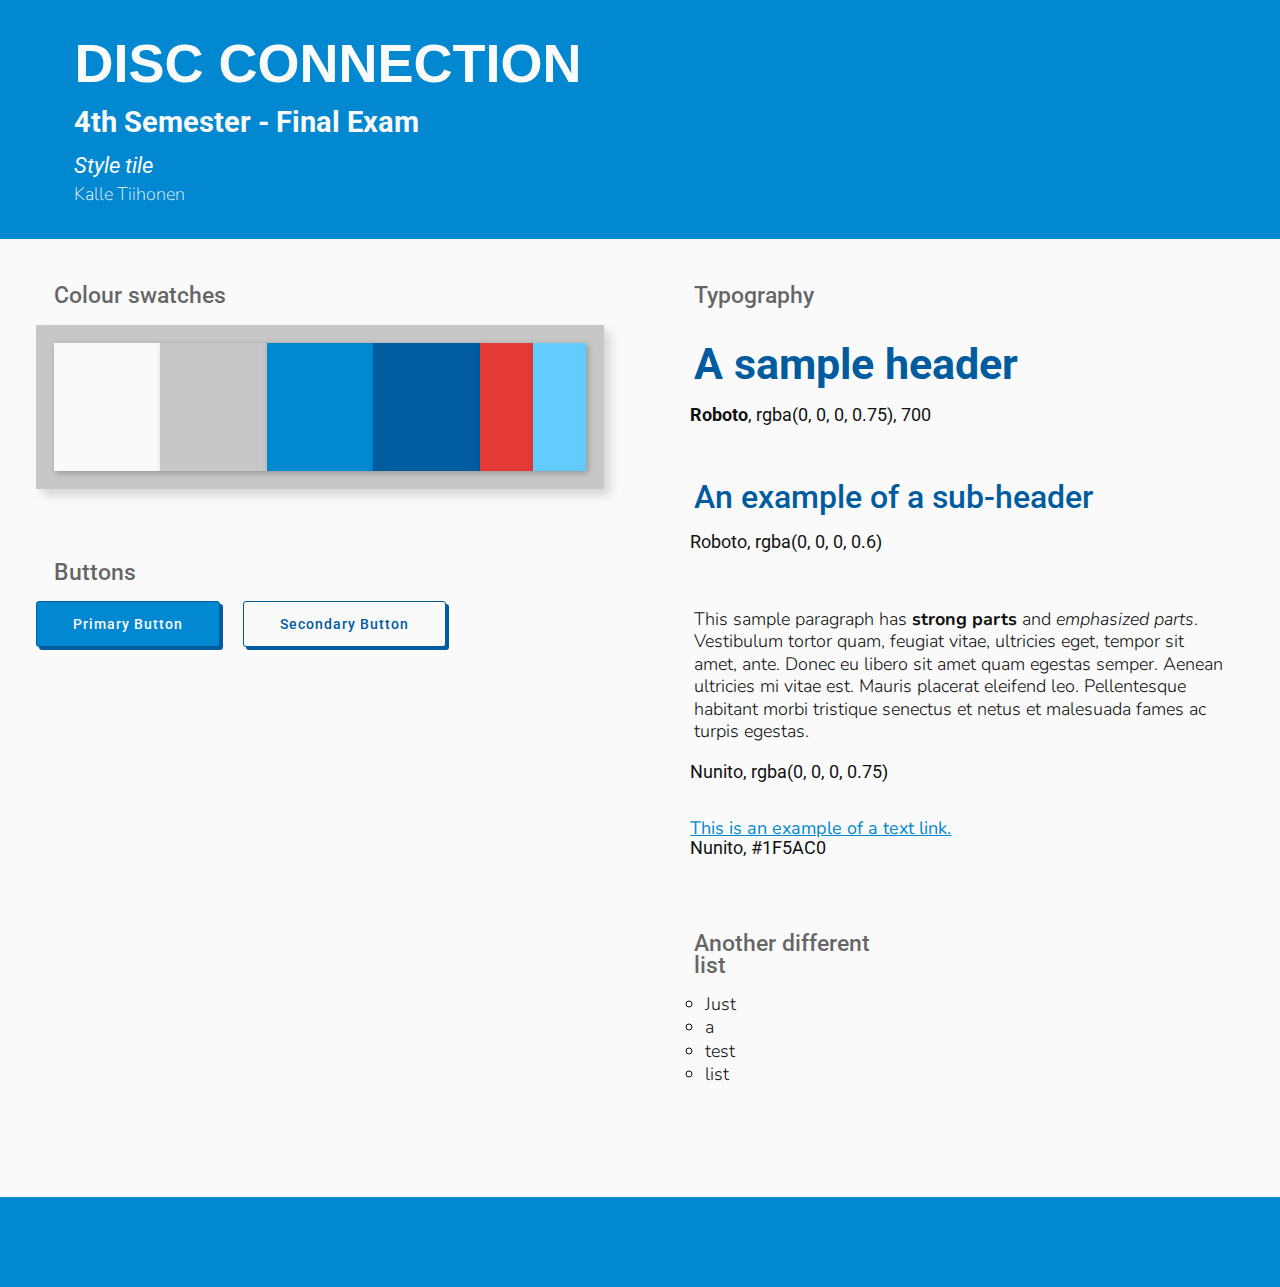
==== commit 683e8363: "changed to material palette" ====
--- a/index.html
+++ b/index.html
@@ -25,12 +25,12 @@
             <section class="swatches">
                 <h3 class="section-heading">Colour swatches</h3>
                 <ul class="swatchgrid">
-                    <li class="color-swatch-1"><span>#ffffa</span></li>
-                    <li class="color-swatch-2"><span>#f3f3f3</span></li>
-                    <li class="color-swatch-3"><span>#1f5ac0</span></li>
-                    <li class="color-swatch-4"><span>#0e3477</span></li>
-                    <li class="color-swatch-5"><span>#e71f00</span></li>
-                    <li class="color-swatch-6"><span>#49cfff</span></li>
+                    <li class="color-swatch-1"><span></span></li>
+                    <li class="color-swatch-2"><span></span></li>
+                    <li class="color-swatch-3"><span></span></li>
+                    <li class="color-swatch-4"><span></span></li>
+                    <li class="color-swatch-5"><span></span></li>
+                    <li class="color-swatch-6"><span></span></li>
                 </ul>
             </section>
             <section class="textures">
--- a/css/style.css
+++ b/css/style.css
@@ -13,7 +13,7 @@
 /* url('../fonts/titanium-motors-oblique.otf')  format('opentype'), Safari, Android, iOS */
 /* } */
 
-@import url('//db.onlinewebfonts.com/c/3257d69b23d3efae23d2a1088d1d8116?family=TitaniumMotorsW01-Oblique');
+@import url("//db.onlinewebfonts.com/c/3257d69b23d3efae23d2a1088d1d8116?family=TitaniumMotorsW01-Oblique");
 
 @import url("https://fonts.googleapis.com/css2?family=Nunito:ital,wght@0,200;0,300;0,400;1,200;1,300;1,400&family=Roboto:ital,wght@0,100;0,300;0,400;0,500;0,700;0,900;1,100;1,300;1,400;1,500;1,700;1,900&display=swap");
 
@@ -37,13 +37,18 @@
   /* --color-accent2: #20A4F3; */
   /* --color-primary1: #FFFFFF; */
   --color-primary1: #fffffa;
+  --color-primary1: #fafafa;
   /* --color-primary1: #F5F5F5; */
   /* --color-primary1: #FFFAFA; */
-  --color-primary2: #f3f3f3;
+  --color-primary2: #c7c7c7;
   --color-secondary1: #1f5ac0;
+  --color-secondary1: #0288D1;
   --color-secondary2: #0e3477;
+  --color-secondary2: #005b9f;
   --color-accent1: #e71f00;
+  --color-accent1: #e53935;
   --color-accent2: #49cfff;
+  --color-accent2: #63ccff;
   --primary-font: "nunito", sans-serif;
   --secondary-font: "Roboto", sans-serif;
   --main-text-color: rgba(0, 0, 0, 0.75);
@@ -229,7 +234,8 @@
   text-align: center;
   display: grid;
   place-items: center;
-  font-weight: 600;
+  font-weight: 500;
+  font-size: 70%;
   text-transform: uppercase;
   /* transform: rotate(90deg); */
 }
@@ -250,11 +256,13 @@
 }
 
 .swatchgrid li {
-  border: solid 0.5px rgba(0, 0, 0, 0.25);
+  /* border: solid 0.5px rgba(0, 0, 0, 0.25); */
+  box-shadow: 2px 2px 6px rgba(0, 0, 0, 0.25);
 }
 .swatchgrid li span {
-    margin: auto;
-    transform: rotate(90deg);}
+  margin: auto;
+  transform: rotate(90deg);
+}
 
 .color-swatch-1 {
   background-color: var(--color-primary1);
@@ -353,51 +361,53 @@
 } */
 
 button {
-    text-align: center;
-
-  border: solid 2px var(--color-secondary1);
+  text-align: center;
   border: none;
-  /* padding: 1rem; */
   border-radius: 3px;
   background: var(--color-secondary1);
   text-align: center;
   text-decoration: none;
-  font-size: 1.25rem;
+  font-size: .8rem;
   font-weight: 500;
   font-family: var(--header-font);
   /* font: bold 1.5em/1 var(--header-font); */
   letter-spacing: 1px;
   color: var(--color-primary1);
   /* text-transform: uppercase; */
-  text-shadow: -1px -1px 0px var(--darkgrey);
+  /* text-shadow: -1px -1px 0px var(--darkgrey); */
   transition: all 0.3s ease;
   cursor: pointer;
   margin: 0 1rem 1rem 0;
-  padding: .75rem 1.5rem;
+  padding: .75rem 2rem;
+  box-shadow: 3px 3px 0px var(--color-secondary2);
+}
+
+button:hover {
+  transform: translate(-1px, -1px);
+
+}
+.primary-button {
+  border: solid 1px var(--color-secondary2);
 }
 
 .secondary-button {
   color: var(--color-secondary2);
-  border: solid 2px var(--color-secondary2);
+  border: solid 1px var(--color-secondary2);
   background: var(--color-primary1);
 }
 
-.primary-button:hover {transform: translate(-2px, -2px);
-    /* filter: drop-shadow(0px 3px 4px rgba(0, 0, 0, 0.5)); */
-    box-shadow: 4px 4px 0px var(--color-secondary2);
-    text-shadow: 1px 1px 1px var(--color-secondary2);
-   
+.primary-button:hover {
+  color: var(--color-secondary2);
   background-color: var(--color-accent2);
-}
-
-.secondary-button:hover {transform: translate(-2px, -2px);
-    /* filter: drop-shadow(0px 3px 4px rgba(0, 0, 0, 0.5)); */
-    box-shadow: 4px 4px 0px var(--color-secondary2);
-    /* text-shadow: 1px 1px 1px #b62f00; */
-   
+  box-shadow: 4px 4px 0px var(--color-secondary2);
+}
+
+.secondary-button:hover {
+  transform: translate(-1px, -1px);
+  box-shadow: 4px 4px 0px var(--color-secondary2);
   color: var(--color-secondary1);
-  border: solid 2px var(--color-secondary1);
-  background: var(--color-primary1);
+  background: var(--color-secondary1);
+  color: var(--color-primary1);
 }
 
 button:focus,
@@ -417,7 +427,7 @@
 
 .h1-sample {
   font-family: var(--header-font);
-  color: var(--color-secondary1);
+  color: var(--color-secondary2);
   /* text-transform: uppercase; */
   font-size: 2.4rem;
   /* font-weight: bold; */
@@ -430,7 +440,7 @@
   font-size: 1.8rem;
   font-weight: 500;
   margin-right: 20%;
-  color: var(--color-secondary1);
+  color: var(--color-secondary2);
   /* color: var(--offwhite); */
   padding: 1rem;
 }
@@ -483,7 +493,8 @@
   font-family: var(--body-font);
   display: flex;
   flex-direction: column;
-  /* list-style-type: disc; */
+  list-style-type: circle;
+  margin-left: 0.8rem;
 }
 
 .adjectives ul li {
@@ -491,10 +502,10 @@
   margin-bottom: 1%;
 }
 
-.adjectives ul ::before {
+/* .adjectives ul ::before {
   content: "• ";
-  /* content: '• ' */
-}
+  content: '• '
+} */
 
 footer {
   font-style: italic;
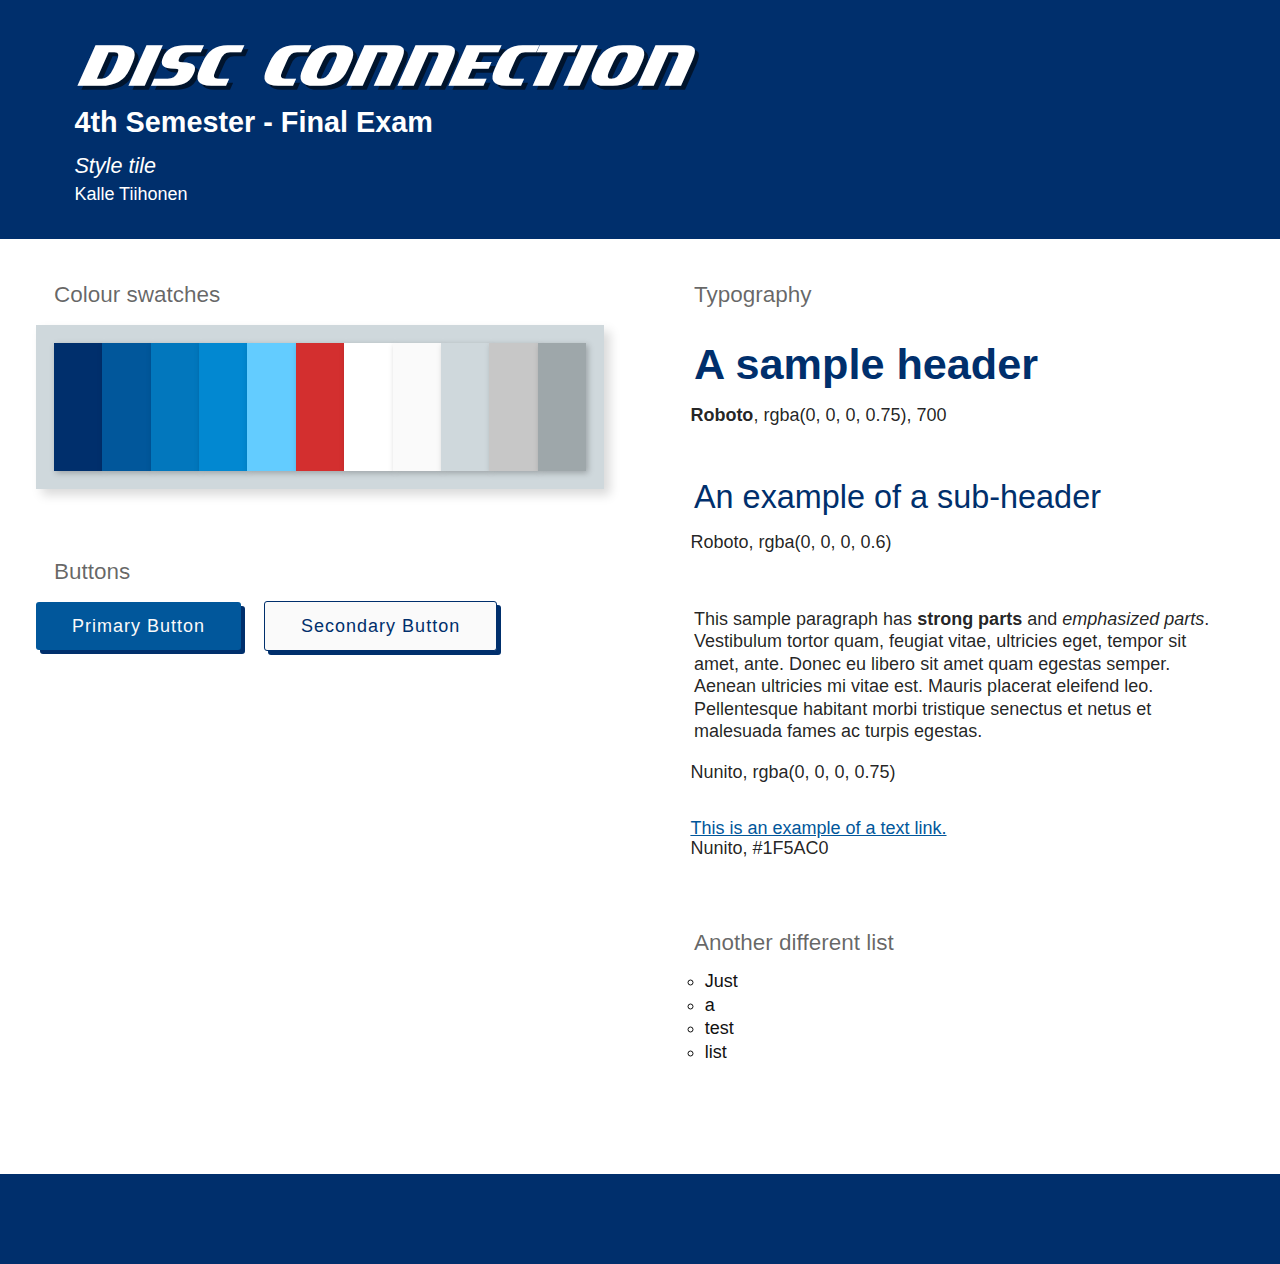
==== commit 019a9073: "new palettte" ====
--- a/index.html
+++ b/index.html
@@ -31,6 +31,11 @@
                     <li class="color-swatch-4"><span></span></li>
                     <li class="color-swatch-5"><span></span></li>
                     <li class="color-swatch-6"><span></span></li>
+                    <li class="color-swatch-7"><span></span></li>
+                    <li class="color-swatch-8"><span></span></li>
+                    <li class="color-swatch-9"><span></span></li>
+                    <li class="color-swatch-10"><span></span></li>
+                    <li class="color-swatch-11"><span></span></li>
                 </ul>
             </section>
             <section class="textures">
--- a/css/style.css
+++ b/css/style.css
@@ -1,20 +1,9 @@
-/* @font-face {
-    font-family: "titanium-motors";
-    src: url("../webfontkit/titanium-motors-oblique-webfont.woff") format("woff"),
-      url("../webfontkit/titanium-motors-oblique-webfont.woff2") format("woff2"),
-  } */
-/* @font-face { */
-/* font-family: 'titanium-motors'; */
-/* src: url('../webfontkit/'); IE9 Compat Modes */
-/* src: url('../fonts/titanium-motors-oblique.eot?#iefix') format('embedded-opentype'), IE6-IE8 */
-/* url('../fonts/titanium-motors-oblique.woff2') format('woff2'), Super Modern Browsers */
-/* url('../fonts/titanium-motors-oblique.woff') format('woff'), Pretty Modern Browsers */
-/* url('../fonts/titanium-motors-oblique.ttf')  format('truetype'), Safari, Android, iOS */
-/* url('../fonts/titanium-motors-oblique.otf')  format('opentype'), Safari, Android, iOS */
-/* } */
+@font-face {
+    font-family: "titanium";
+    src: url("../fonts/TitaniumMotorsStd-Oblique.otf") format("opentype");
+}
 
 @import url("//db.onlinewebfonts.com/c/3257d69b23d3efae23d2a1088d1d8116?family=TitaniumMotorsW01-Oblique");
-
 @import url("https://fonts.googleapis.com/css2?family=Nunito:ital,wght@0,200;0,300;0,400;1,200;1,300;1,400&family=Roboto:ital,wght@0,100;0,300;0,400;0,500;0,700;0,900;1,100;1,300;1,400;1,500;1,700;1,900&display=swap");
 
 /* 
@@ -24,58 +13,75 @@
     font-family: 'Roboto', sans-serif;
 
  */
+
 
 /* THIS IS ALL meant for editing. You might want to do it differently, 
 name the variables differently, 
 use the fonts in other ways in the font hierarchy etc. */
 
+
 /* change these */
 
 :root {
-  /* --color-secondary1: #1047A8;
+    /* --color-secondary1: #1047A8;
     --color-secondary2: #002a73; */
-  /* --color-accent2: #20A4F3; */
-  /* --color-primary1: #FFFFFF; */
-  --color-primary1: #fffffa;
-  --color-primary1: #fafafa;
-  /* --color-primary1: #F5F5F5; */
-  /* --color-primary1: #FFFAFA; */
-  --color-primary2: #c7c7c7;
-  --color-secondary1: #1f5ac0;
-  --color-secondary1: #0288D1;
-  --color-secondary2: #0e3477;
-  --color-secondary2: #005b9f;
-  --color-accent1: #e71f00;
-  --color-accent1: #e53935;
-  --color-accent2: #49cfff;
-  --color-accent2: #63ccff;
-  --primary-font: "nunito", sans-serif;
-  --secondary-font: "Roboto", sans-serif;
-  --main-text-color: rgba(0, 0, 0, 0.75);
-  --medium-text-color: rgba(0, 0, 0, 0.6);
-  --disabled-text-color: rgba(0, 0, 0, 0.38);
-  --white-space: 1rem;
-  --header-font: "Roboto", sans-serif;
-  --accent-font: "TitaniumMotorsW01-oblique", sans-serif;
-  --body-font: "Nunito", sans-serif;
+    /* --color-accent2: #20A4F3; */
+    /* --color-primary1: #FFFFFF; */
+    /* --color-primary1: #fffffa;
+    --color-primary1: #fafafa; */
+    /* --color-primary1: #F5F5F5; */
+    /* --color-primary1: #FFFAFA; */
+    /* --color-primary2: #c7c7c7;
+    --color-secondary1: #1f5ac0;
+    --color-secondary1: #0288d1;
+    --color-secondary2: #0e3477;
+    --color-secondary2: #005b9f;
+    --color-accent1: #e71f00;
+    --color-accent1: #e53935;
+    --color-accent2: #49cfff;
+    --color-accent2: #63ccff;
+    --primary-font: "nunito", sans-serif; */
+    --main-font: "Roboto", sans-serif;
+    --main-text-color: rgba(0, 0, 0, 0.87);
+    --medium-text-color: rgba(0, 0, 0, 0.6);
+    --disabled-text-color: rgba(0, 0, 0, 0.38);
+    --white-space: 1rem;
+    --header-font: "Roboto", sans-serif;
+    --accent-font: "titanium", sans-serif;
+    --body-font: "Roboto", sans-serif;
+    --blue: #01579b;
+    --blue-light: #0277bd;
+    --blue-ligher: #0288d1;
+    --blue-dark: #002f6c;
+    --white: #fff;
+    --off-white: #fafafa;
+    --grey-light: #c7c7c7;
+    --blue-grey: #cfd8dc;
+    --blue-grey-dark: #9ea7aa;
+    --accent-blue: #63ccff;
+    --accent-red: #d32f2f;
+    --text-dark: rgba(0, 0, 0, 0.75);
+    --text-medium: rgba(0, 0, 0, 0.6);
+    --text-disabled: rgba(0, 0, 0, 0.38);
 }
 
 html {
-  font-size: 112.5%;
-}
+    font-size: 112.5%;
+}
+
 
 /*18px*/
 
 body {
-  background: var(--color-primary1);
-  font-family: "Nunito", sans-serif;
-  font-weight: 300;
-  color: #111;
+    background: var(--color-primary1);
+    font-family: "Nunito", sans-serif;
+    font-weight: 400;
+    color: #111;
 }
 
 p {
-  margin-bottom: 1rem;
-  line-height: 1.25;
+    margin-bottom: 1rem;
+    line-height: 1.25;
 }
 
 h1,
@@ -83,16 +89,17 @@
 h3,
 h4,
 h5 {
-  /* margin: 3rem 0 1.38rem; */
-  font-family: "Roboto", sans-serif;
-  font-weight: 700;
-  /* line-height: 1.3; */
+    /* margin: 3rem 0 1.38rem; */
+    font-family: "Roboto", sans-serif;
+    font-weight: 700;
+    /* line-height: 1.3; */
 }
 
 h1 {
-  margin-top: 0;
-  font-size: 4.209rem;
-}
+    margin-top: 0;
+    font-size: 4.209rem;
+}
+
 
 /* 
 h2 {
@@ -113,92 +120,97 @@
 
 small,
 .text_small {
-  font-size: 0.75rem;
+    font-size: 0.75rem;
 }
 
 button {
-  transition: all 0.3s;
+    transition: all 0.3s;
 }
 
 a {
-  transition: all 0.3s;
-}
+    transition: all 0.3s;
+}
+
 
 /* button:hover {
   background-color: var(--orange);
   transform: scale(1.02);
 } */
 
+
 /* button:active {
     background-color: var(--offwhite);
 } */
 
 a:hover {
-  color: var(--color-accent2);
-  font-size: 1.025rem;
-  /* transform: scale(1.05); */
+    color: var(--blue-ligher);
+    font-size: 1.01rem;
+    /* transform: scale(1.05); */
 }
 
 html {
-  /* font-size: 100%; */
-  font-family: var(--primary-font);
+    /* font-size: 100%; */
+    font-family: var(--main-font);
 }
 
 img {
-  max-width: 100%;
-  height: auto;
+    max-width: 100%;
+    height: auto;
 }
 
 header,
 main,
 footer {
-  max-width: 1300px;
-  margin: 0 auto;
-  padding: calc(2 * var(--white-space));
-}
+    max-width: 1300px;
+    margin: 0 auto;
+    padding: calc(2 * var(--white-space));
+}
+
 
 /* body {
     background-color: var(--turqoise);
 } */
 
 .full-width {
-  background: var(--color-secondary1);
-  color: var(--color-primary1);
-  width: 100%;
-  padding-left: 3vw;
+    background: var(--blue-dark);
+    color: var(--white);
+    width: 100%;
+    padding-left: 3vw;
 }
 
 .header-wrapper h1 {
-  font-family: var(--accent-font);
-  font-size: 3rem;
-  text-transform: uppercase;
-  padding-right: 0.75em;
-  /* font-weight: bold; */
+    font-family: var(--accent-font);
+    font-size: 3rem;
+    text-transform: uppercase;
+    padding-right: 0.75em;
+    text-shadow: 4px 4px #00142d;
+    /* font-weight: bold; */
 }
 
 .header-wrapper h2 {
-  font-size: 1.6em;
-  font-weight: bold;
-  margin: var(--white-space) 0;
+    font-size: 1.6em;
+    font-weight: bold;
+    margin: var(--white-space) 0;
 }
 
 .header-wrapper h3 {
-  font-size: 1.2rem;
-  font-weight: 400;
-  font-style: italic;
-  /* color: var(--secondary-text-color); */
+    font-size: 1.2rem;
+    font-weight: 400;
+    font-style: italic;
+    /* color: var(--secondary-text-color); */
 }
 
 .header-wrapper h4 {
-  font-size: 01rem;
-  font-family: var(--primary-font);
-  font-weight: 200;
-  padding-top: 0.5rem;
+    font-size: 01rem;
+    font-family: var(--primary-font);
+    font-weight: 200;
+    padding-top: 0.5rem;
 }
 
 main {
-  padding: calc(2 * var(--white-space));
-}
+    padding: calc(2 * var(--white-space));
+}
+
 
 /* main > :nth-child(2), main > :first-child {
   background-color: var(--color-primary2);
@@ -208,122 +220,145 @@
 } */
 
 section {
-  margin-bottom: calc(4 * var(--white-space));
+    margin-bottom: calc(4 * var(--white-space));
 }
 
 .section-heading {
-  /* font-style: italic; */
-  font-family: var(--header-font);
-  font-size: 1.25rem;
-  font-weight: 500;
-  color: var(--medium-text-color);
-  /* background-color: var(--darkgrey); */
-  padding-left: 1rem;
-  margin: 0.5rem 60% 1rem 0;
+    /* font-style: italic; */
+    font-family: var(--header-font);
+    font-size: 1.25rem;
+    font-weight: 500;
+    color: var(--medium-text-color);
+    /* background-color: var(--darkgrey); */
+    padding-left: 1rem;
+    margin: 0.5rem 60% 1rem 0;
 }
 
 ul {
-  display: flex;
-  justify-content: space-between;
+    display: flex;
+    justify-content: space-between;
 }
 
 .swatches li {
-  margin-right: 0vw;
-  height: 15vw;
-  width: 20%;
-  text-align: center;
-  display: grid;
-  place-items: center;
-  font-weight: 500;
-  font-size: 70%;
-  text-transform: uppercase;
-  /* transform: rotate(90deg); */
-}
-
-.swatches li:nth-child(5),
+    margin-right: 0vw;
+    height: 15vw;
+    width: 20%;
+    text-align: center;
+    display: grid;
+    place-items: center;
+    font-weight: 500;
+    font-size: 70%;
+    text-transform: uppercase;
+    /* transform: rotate(90deg); */
+}
+
+
+/* .swatches li:nth-child(5),
 .swatches li:nth-child(6) {
-  width: 10%;
-}
+    width: 10%;
+} */
 
 ul li:last-child {
-  margin-right: 0;
+    margin-right: 0;
 }
 
 .swatchgrid {
-  background-color: var(--color-primary2);
-  box-shadow: rgba(0, 0, 0, 0.15) 6px 6px 10px;
-  padding: 1rem;
+    background-color: var(--blue-grey);
+    box-shadow: rgba(0, 0, 0, 0.15) 6px 6px 10px;
+    padding: 1rem;
 }
 
 .swatchgrid li {
-  /* border: solid 0.5px rgba(0, 0, 0, 0.25); */
-  box-shadow: 2px 2px 6px rgba(0, 0, 0, 0.25);
-}
+    /* border: solid 0.5px rgba(0, 0, 0, 0.25); */
+    box-shadow: 2px 2px 6px rgba(0, 0, 0, 0.25);
+}
+
 .swatchgrid li span {
-  margin: auto;
-  transform: rotate(90deg);
+    margin: auto;
+    transform: rotate(90deg);
 }
 
 .color-swatch-1 {
-  background-color: var(--color-primary1);
+    background-color: var(--blue-dark);
 }
 
 .color-swatch-2 {
-  background-color: var(--color-primary2);
+    background-color: var(--blue);
 }
 
 .color-swatch-3 {
-  background-color: var(--color-secondary1);
+    background-color: var(--blue-light);
 }
 
 .color-swatch-4 {
-  background-color: var(--color-secondary2);
+    background-color: var(--blue-ligher);
 }
 
 .color-swatch-5 {
-  background-color: var(--color-accent1);
+    background-color: var(--accent-blue);
 }
 
 .color-swatch-6 {
-  background-color: var(--color-accent2);
+    background-color: var(--accent-red);
+}
+
+.color-swatch-7 {
+    background-color: var(--white);
+}
+
+.color-swatch-8 {
+    background-color: var(--off-white);
+}
+
+.color-swatch-9 {
+    background-color: var(--blue-grey);
+}
+
+.color-swatch-10 {
+    background-color: var(--grey-light);
+}
+
+.color-swatch-11 {
+    background-color: var(--blue-grey-dark);
 }
 
 section.textures {
-  display: none;
+    display: none;
 }
 
 .textures li {
-  height: 30vw;
-  width: 60%;
-  margin-right: 5vw;
+    height: 30vw;
+    width: 60%;
+    margin-right: 5vw;
 }
 
 .texture-swatch-1 {
-  background: url(../img/pw_maze_white.png) top left repeat;
+    background: url(../img/pw_maze_white.png) top left repeat;
 }
 
 .texture-swatch-2 {
-  background: url(../img/subtle_grunge.png) top left repeat;
+    background: url(../img/subtle_grunge.png) top left repeat;
 }
 
 .texture-swatch-1 {
-  background: url(../img/pw_maze_white.png) top left repeat;
+    background: url(../img/pw_maze_white.png) top left repeat;
 }
 
 .texture-swatch-3 {
-  background: url(../img/white_paperboard.png) top left repeat;
+    background: url(../img/white_paperboard.png) top left repeat;
 }
 
 .images ul {
-  flex-direction: column;
-  text-align: center;
+    flex-direction: column;
+    text-align: center;
 }
 
 .images li {
-  display: block;
-  /*margin-right: 5vw;*/
-  margin-bottom: 1rem;
-}
+    display: block;
+    /*margin-right: 5vw;*/
+    margin-bottom: 1rem;
+}
+
 
 /* button {
     color: $primary-color-light;
@@ -361,146 +396,147 @@
 } */
 
 button {
-  text-align: center;
-  border: none;
-  border-radius: 3px;
-  background: var(--color-secondary1);
-  text-align: center;
-  text-decoration: none;
-  font-size: .8rem;
-  font-weight: 500;
-  font-family: var(--header-font);
-  /* font: bold 1.5em/1 var(--header-font); */
-  letter-spacing: 1px;
-  color: var(--color-primary1);
-  /* text-transform: uppercase; */
-  /* text-shadow: -1px -1px 0px var(--darkgrey); */
-  transition: all 0.3s ease;
-  cursor: pointer;
-  margin: 0 1rem 1rem 0;
-  padding: .75rem 2rem;
-  box-shadow: 3px 3px 0px var(--color-secondary2);
+    text-align: center;
+    border: none;
+    border-radius: 3px;
+    background: var(--blue);
+    text-align: center;
+    text-decoration: none;
+    font-size: 1rem;
+    font-weight: 500;
+    font-family: var(--header-font);
+    /* font: bold 1.5em/1 var(--header-font); */
+    letter-spacing: 1px;
+    color: var(--off-white);
+    /* text-transform: uppercase; */
+    /* text-shadow: -1px -1px 0px var(--darkgrey); */
+    transition: all 0.3s ease;
+    cursor: pointer;
+    margin: 0 1rem 1rem 0;
+    padding: 0.75rem 2rem;
+    box-shadow: 4px 4px 0px var(--blue-dark);
 }
 
 button:hover {
-  transform: translate(-1px, -1px);
-
-}
-.primary-button {
-  border: solid 1px var(--color-secondary2);
-}
+    transform: translate(-1px, -1px);
+}
+
+
+/* .primary-button {
+    border: solid 1px var(--blue-dark);
+} */
 
 .secondary-button {
-  color: var(--color-secondary2);
-  border: solid 1px var(--color-secondary2);
-  background: var(--color-primary1);
+    color: var(--blue-dark);
+    border: solid 1px var(--blue-dark);
+    background: var(--off-white);
 }
 
 .primary-button:hover {
-  color: var(--color-secondary2);
-  background-color: var(--color-accent2);
-  box-shadow: 4px 4px 0px var(--color-secondary2);
+    /* color: var(--blue-dark); */
+    background-color: var(--blue-ligher);
+    box-shadow: 4px 4px 0px var(--blue);
 }
 
 .secondary-button:hover {
-  transform: translate(-1px, -1px);
-  box-shadow: 4px 4px 0px var(--color-secondary2);
-  color: var(--color-secondary1);
-  background: var(--color-secondary1);
-  color: var(--color-primary1);
+    transform: translate(-1px, -1px);
+    box-shadow: 4px 4px 0px var(--blue);
+    background: var(--blue-light);
+    border: none;
+    color: var(--white);
 }
 
 button:focus,
 button:active,
 button:focus-within {
-  outline: 0;
-  border-radius: 4px;
+    outline: 0;
+    border-radius: 4px;
 }
 
 .typography-main {
-  color: var(--primary-font-color);
+    color: var(--main-text-color);
 }
 
 .typography-main .font-details-h1 .font-name {
-  font-weight: 700;
+    font-weight: 700;
 }
 
 .h1-sample {
-  font-family: var(--header-font);
-  color: var(--color-secondary2);
-  /* text-transform: uppercase; */
-  font-size: 2.4rem;
-  /* font-weight: bold; */
-  /* border: solid 1px var(--offwhite); */
-  padding: 1rem;
+    font-family: var(--header-font);
+    color: var(--blue-dark);
+    /* text-transform: uppercase; */
+    font-size: 2.4rem;
+    /* font-weight: bold; */
+    /* border: solid 1px var(--offwhite); */
+    padding: 1rem;
 }
 
 .h2-sample {
-  font-family: var(--header-font);
-  font-size: 1.8rem;
-  font-weight: 500;
-  margin-right: 20%;
-  color: var(--color-secondary2);
-  /* color: var(--offwhite); */
-  padding: 1rem;
+    font-family: var(--header-font);
+    font-size: 1.8rem;
+    font-weight: 500;
+    margin-right: 20%;
+    color: var(--blue-dark);
+    /* color: var(--offwhite); */
+    padding: 1rem;
 }
 
 p.typography-sample {
-  font-family: var(--body-font);
-  font-weight: 300;
-  /* line-height: 1.25; */
-  margin-bottom: 0;
-  max-width: 960px;
-  padding: 1rem;
-  border-left: solid 1px var(--darkgrey);
-  /* background-color: var(--darkgrey); */
-  /* background-color: lightgrey; */
-  /* background-color: #2626260e; */
-  /* border-radius: 1rem; */
+    font-family: var(--main-font);
+    font-weight: 400;
+    /* line-height: 1.25; */
+    margin-bottom: 0;
+    max-width: 960px;
+    padding: 1rem;
+    border-left: solid 1px var(--darkgrey);
+    /* background-color: var(--darkgrey); */
+    /* background-color: lightgrey; */
+    /* background-color: #2626260e; */
+    /* border-radius: 1rem; */
 }
 
 strong {
-  font-weight: bold;
+    font-weight: bold;
 }
 
 em {
-  font-style: italic;
+    font-style: italic;
 }
 
 a {
-  font-family: var(--body-font);
-  color: var(--color-secondary1);
-  font-size: 1rem;
-  font-weight: 400;
-  text-decoration: none;
-  text-decoration: underline;
-  transition: all 0.2s;
-  margin-left: 0.8rem;
+    font-family: var(--main-font);
+    color: var(--blue);
+    font-size: 1rem;
+    font-weight: 400;
+    text-decoration: underline;
+    transition: all 0.2s;
+    margin-left: 0.8rem;
 }
 
 p[class*="font-details-"] {
-  margin-left: 0.8rem;
-  margin-top: 0rem;
-  margin-bottom: calc(2 * var(--white-space));
-  font-size: 1rem;
-  font-family: var(--header-font);
-  font-weight: 400;
-  color: var(--darkgrey);
+    margin-left: 0.8rem;
+    margin-top: 0rem;
+    margin-bottom: calc(2 * var(--white-space));
+    font-size: 1rem;
+    font-family: var(--header-font);
+    font-weight: 400;
+    color: var(--darkgrey);
 }
 
 .adjectives ul {
-  font-size: 1rem;
-  font-family: var(--body-font);
-  display: flex;
-  flex-direction: column;
-  list-style-type: circle;
-  margin-left: 0.8rem;
+    font-size: 1rem;
+    font-family: var(--body-font);
+    display: flex;
+    flex-direction: column;
+    list-style-type: circle;
+    margin-left: 0.8rem;
 }
 
 .adjectives ul li {
-  margin-left: 0.8rem;
-  margin-bottom: 1%;
-}
+    margin-left: 0.8rem;
+    margin-bottom: 1%;
+}
+
 
 /* .adjectives ul ::before {
   content: "• ";
@@ -508,22 +544,22 @@
 } */
 
 footer {
-  font-style: italic;
-  font-family: var(--body-font);
-  font-weight: 200;
+    font-style: italic;
+    font-family: var(--body-font);
+    font-weight: 400;
 }
 
 @media (min-width: 800px) {
-  main {
-    display: grid;
-    grid-template-columns: 1fr 1fr;
-    grid-gap: 4rem;
-  }
-  .swatches li {
-    height: 10vw;
-    width: 20%;
-  }
-  .textures li {
-    height: 15vw;
-  }
-}
+    main {
+        display: grid;
+        grid-template-columns: 1fr 1fr;
+        grid-gap: 4rem;
+    }
+    .swatches li {
+        height: 10vw;
+        width: 20%;
+    }
+    .textures li {
+        height: 15vw;
+    }
+}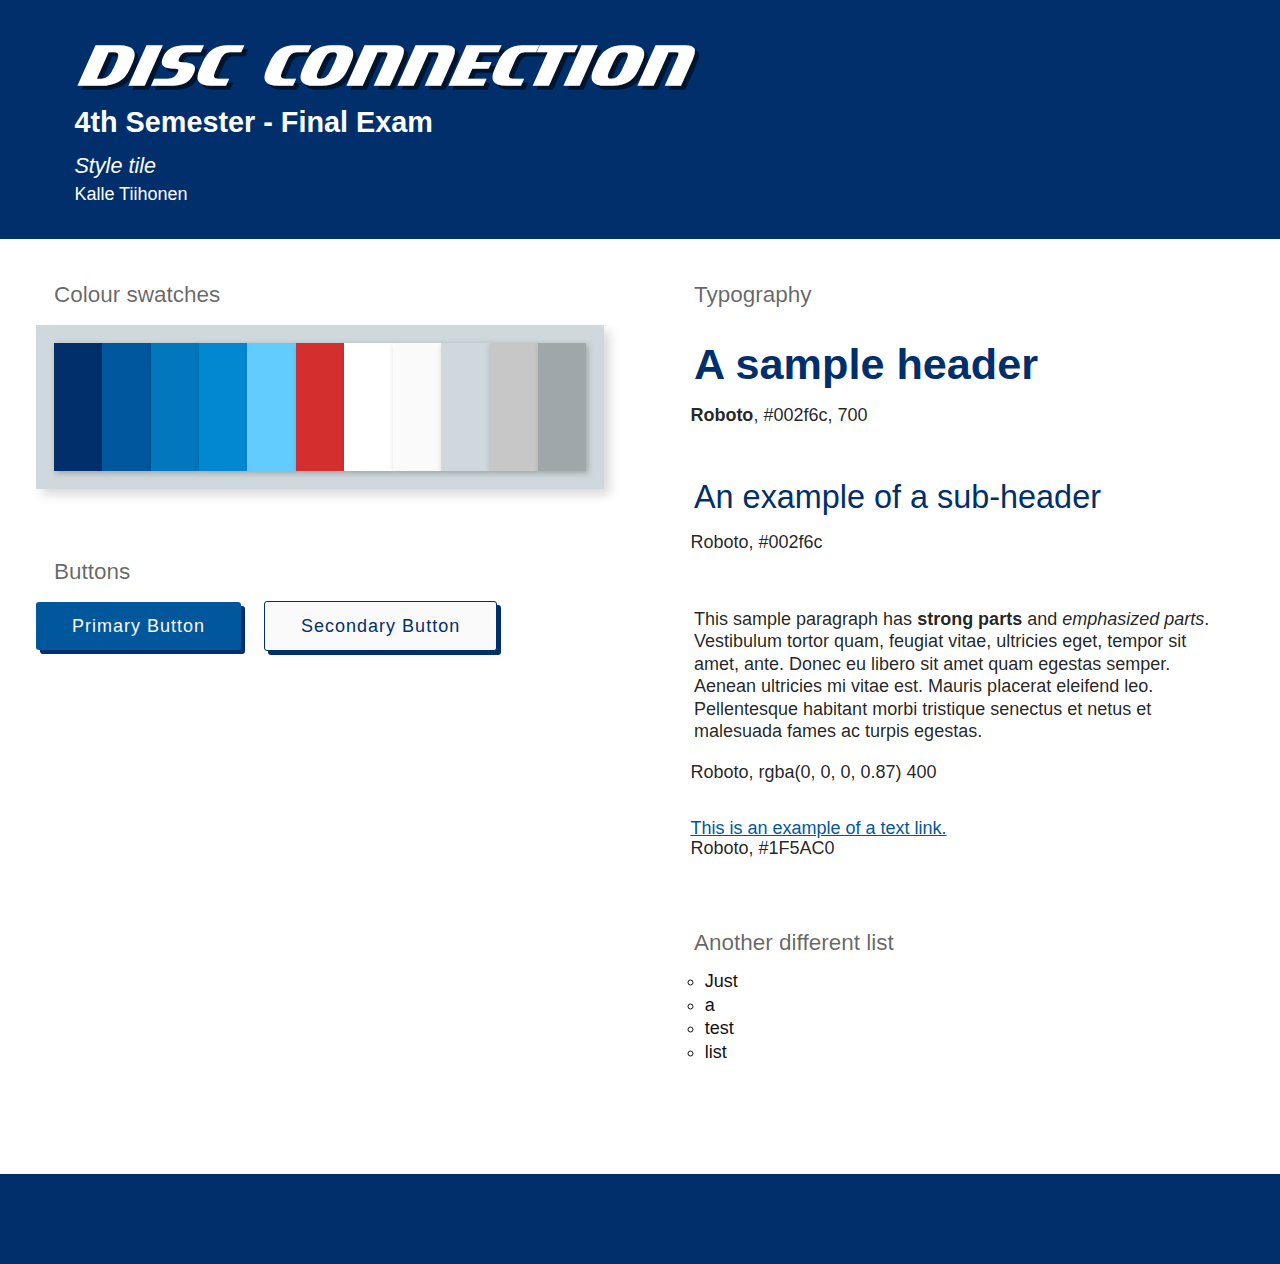
==== commit f9e6b18b: "update font names" ====
--- a/index.html
+++ b/index.html
@@ -1,109 +1,108 @@
 <!DOCTYPE html>
 <html>
-
-<head>
+  <head>
     <meta charset="UTF-8" />
     <meta name="viewport" content="width=device-width" />
     <title>Style Tiles with CSS</title>
     <link rel="stylesheet" href="./css/reset.css" />
     <link rel="stylesheet" href="./css/style.css" />
     <link rel="stylesheet" href="./webfontkit/stylesheet.css" type="text/css" charset="utf-8" />
-</head>
+  </head>
 
-<body>
+  <body>
     <div class="full-width header-wrapper">
-        <header>
-            <h1>Disc Connection</h1>
-            <h2>4th Semester - Final Exam</h2>
-            <h3>Style tile</h3>
-            <h4>Kalle Tiihonen</h4>
-        </header>
+      <header>
+        <h1>Disc Connection</h1>
+        <h2>4th Semester - Final Exam</h2>
+        <h3>Style tile</h3>
+        <h4>Kalle Tiihonen</h4>
+      </header>
     </div>
 
     <main>
-        <div class="column">
-            <section class="swatches">
-                <h3 class="section-heading">Colour swatches</h3>
-                <ul class="swatchgrid">
-                    <li class="color-swatch-1"><span></span></li>
-                    <li class="color-swatch-2"><span></span></li>
-                    <li class="color-swatch-3"><span></span></li>
-                    <li class="color-swatch-4"><span></span></li>
-                    <li class="color-swatch-5"><span></span></li>
-                    <li class="color-swatch-6"><span></span></li>
-                    <li class="color-swatch-7"><span></span></li>
-                    <li class="color-swatch-8"><span></span></li>
-                    <li class="color-swatch-9"><span></span></li>
-                    <li class="color-swatch-10"><span></span></li>
-                    <li class="color-swatch-11"><span></span></li>
-                </ul>
-            </section>
-            <section class="textures">
-                <h3 class="section-heading">Textures</h3>
-                <ul class="texturegrid">
-                    <li class="texture-swatch-1"></li>
-                    <li class="texture-swatch-2"></li>
-                    <li class="texture-swatch-3"></li>
-                </ul>
-            </section>
-            <section class="buttons">
-                <h3 class="section-heading">Buttons</h3>
-                <div>
-                    <button type="button" class="primary-button">Primary Button</button>
-                    <button type="button" class="secondary-button">Secondary Button</button>
-                </div>
-            </section>
-        </div>
-        <!-- end .column -->
+      <div class="column">
+        <section class="swatches">
+          <h3 class="section-heading">Colour swatches</h3>
+          <ul class="swatchgrid">
+            <li class="color-swatch-1"><span></span></li>
+            <li class="color-swatch-2"><span></span></li>
+            <li class="color-swatch-3"><span></span></li>
+            <li class="color-swatch-4"><span></span></li>
+            <li class="color-swatch-5"><span></span></li>
+            <li class="color-swatch-6"><span></span></li>
+            <li class="color-swatch-7"><span></span></li>
+            <li class="color-swatch-8"><span></span></li>
+            <li class="color-swatch-9"><span></span></li>
+            <li class="color-swatch-10"><span></span></li>
+            <li class="color-swatch-11"><span></span></li>
+          </ul>
+        </section>
+        <section class="textures">
+          <h3 class="section-heading">Textures</h3>
+          <ul class="texturegrid">
+            <li class="texture-swatch-1"></li>
+            <li class="texture-swatch-2"></li>
+            <li class="texture-swatch-3"></li>
+          </ul>
+        </section>
+        <section class="buttons">
+          <h3 class="section-heading">Buttons</h3>
+          <div>
+            <button type="button" class="primary-button">Primary Button</button>
+            <button type="button" class="secondary-button">Secondary Button</button>
+          </div>
+        </section>
+      </div>
+      <!-- end .column -->
 
-        <div class="column">
-            <section class="typography-main">
-                <h3 class="section-heading">Typography</h3>
-                <h1 class="h1-sample">A sample header</h1>
-                <p class="font-details-h1">
-                    <span class="font-name">Roboto</span>,
-                    <span class="font-color">rgba(0, 0, 0, 0.75),</span>
-                    <span class="font-weight">700</span>
-                </p>
-                <h2 class="h2-sample">An example of a sub-header</h2>
-                <p class="font-details-h2">
-                    <span class="font-name">Roboto</span>,
-                    <span class="font-color">rgba(0, 0, 0, 0.6)</span>
-                </p>
-                <p class="typography-sample">
-                    This sample paragraph has <strong>strong parts</strong> and
-                    <em>emphasized parts</em>. Vestibulum tortor quam, feugiat vitae, ultricies eget, tempor sit amet, ante. Donec eu libero sit amet quam egestas semper. Aenean ultricies mi vitae est. Mauris placerat eleifend leo. Pellentesque habitant
-                    morbi tristique senectus et netus et malesuada fames ac turpis egestas.
-                </p>
-                <p class="font-details-p">
-                    <span class="font-name">Nunito</span>,
-                    <span class="font-color">rgba(0, 0, 0, 0.75)</span>
-                </p>
-                <a href="#" class="typography-sample">This is an example of a text link.</a
-          >
+      <div class="column">
+        <section class="typography-main">
+          <h3 class="section-heading">Typography</h3>
+          <h1 class="h1-sample">A sample header</h1>
+          <p class="font-details-h1">
+            <span class="font-name">Roboto</span>,
+            <span class="font-color">#002f6c,</span>
+            <span class="font-weight">700</span>
+          </p>
+          <h2 class="h2-sample">An example of a sub-header</h2>
+          <p class="font-details-h2">
+            <span class="font-name">Roboto</span>,
+            <span class="font-color">#002f6c</span>
+          </p>
+          <p class="typography-sample">
+            This sample paragraph has <strong>strong parts</strong> and <em>emphasized parts</em>. Vestibulum tortor
+            quam, feugiat vitae, ultricies eget, tempor sit amet, ante. Donec eu libero sit amet quam egestas semper.
+            Aenean ultricies mi vitae est. Mauris placerat eleifend leo. Pellentesque habitant morbi tristique senectus
+            et netus et malesuada fames ac turpis egestas.
+          </p>
+          <p class="font-details-p">
+            <span class="font-name">Roboto</span>,
+            <span class="font-color">rgba(0, 0, 0, 0.87)</span>
+            <span class="font-weight">400</span>
+          </p>
+          <a href="#" class="typography-sample">This is an example of a text link.</a>
           <p class="font-details-a">
-            <span class="font-name">Nunito</span>,
-                    <span class="font-color">#1F5AC0</span>
-                </p>
-            </section>
-            <section class="adjectives">
-                <h3 class="section-heading">Another different list</h3>
-                <ul>
-                    <li>Just</li>
-                    <li>a</li>
-                    <li>test</li>
-                    <li>list</li>
-                </ul>
-            </section>
-        </div>
-        <!-- end .column -->
+            <span class="font-name">Roboto</span>,
+            <span class="font-color">#1F5AC0</span>
+          </p>
+        </section>
+        <section class="adjectives">
+          <h3 class="section-heading">Another different list</h3>
+          <ul>
+            <li>Just</li>
+            <li>a</li>
+            <li>test</li>
+            <li>list</li>
+          </ul>
+        </section>
+      </div>
+      <!-- end .column -->
     </main>
 
     <div class="full-width">
-        <footer>
-            <p></p>
-        </footer>
+      <footer>
+        <p></p>
+      </footer>
     </div>
-</body>
-
-</html>+  </body>
+</html>
--- a/css/style.css
+++ b/css/style.css
@@ -3,7 +3,9 @@
     src: url("../fonts/TitaniumMotorsStd-Oblique.otf") format("opentype");
 }
 
-@import url("//db.onlinewebfonts.com/c/3257d69b23d3efae23d2a1088d1d8116?family=TitaniumMotorsW01-Oblique");
+
+/* @import url("//db.onlinewebfonts.com/c/3257d69b23d3efae23d2a1088d1d8116?family=TitaniumMotorsW01-Oblique"); */
+
 @import url("https://fonts.googleapis.com/css2?family=Nunito:ital,wght@0,200;0,300;0,400;1,200;1,300;1,400&family=Roboto:ital,wght@0,100;0,300;0,400;0,500;0,700;0,900;1,100;1,300;1,400;1,500;1,700;1,900&display=swap");
 
 /* 
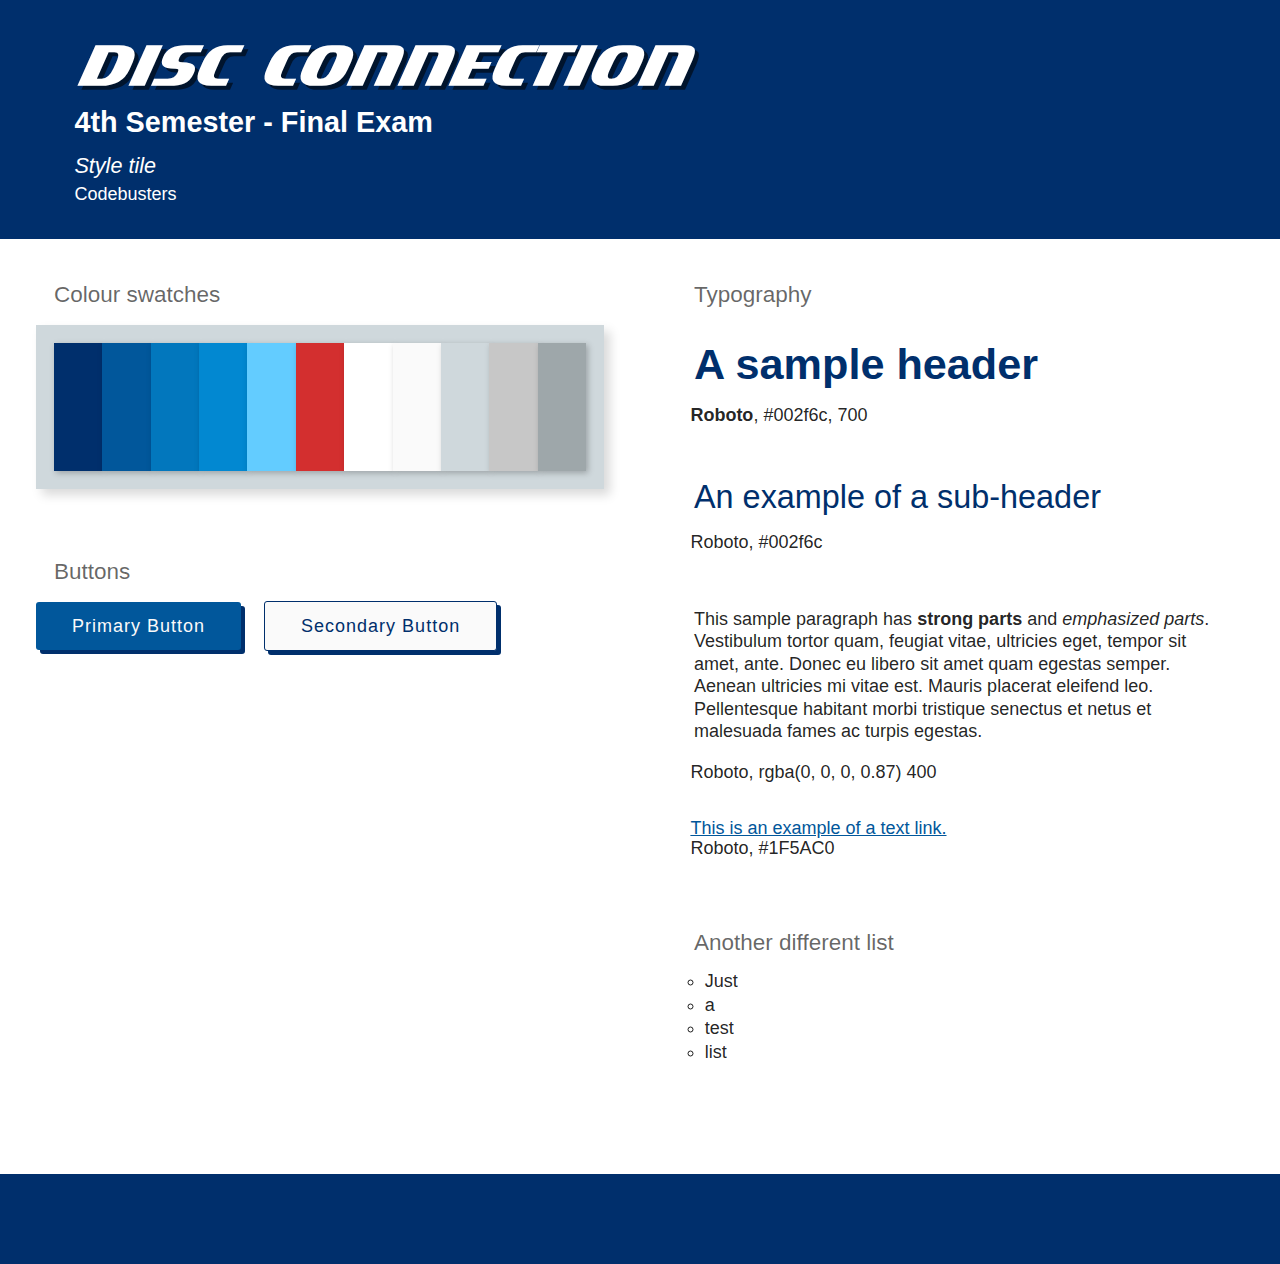
==== commit f798625b: "remove last nunito" ====
--- a/index.html
+++ b/index.html
@@ -15,7 +15,7 @@
         <h1>Disc Connection</h1>
         <h2>4th Semester - Final Exam</h2>
         <h3>Style tile</h3>
-        <h4>Kalle Tiihonen</h4>
+        <h4>Codebusters</h4>
       </header>
     </div>
 
--- a/css/style.css
+++ b/css/style.css
@@ -1,8 +1,7 @@
 @font-face {
-    font-family: "titanium";
-    src: url("../fonts/TitaniumMotorsStd-Oblique.otf") format("opentype");
-}
-
+  font-family: "titanium";
+  src: url("../fonts/TitaniumMotorsStd-Oblique.otf") format("opentype");
+}
 
 /* @import url("//db.onlinewebfonts.com/c/3257d69b23d3efae23d2a1088d1d8116?family=TitaniumMotorsW01-Oblique"); */
 
@@ -15,25 +14,23 @@
     font-family: 'Roboto', sans-serif;
 
  */
-
 
 /* THIS IS ALL meant for editing. You might want to do it differently, 
 name the variables differently, 
 use the fonts in other ways in the font hierarchy etc. */
 
-
 /* change these */
 
 :root {
-    /* --color-secondary1: #1047A8;
+  /* --color-secondary1: #1047A8;
     --color-secondary2: #002a73; */
-    /* --color-accent2: #20A4F3; */
-    /* --color-primary1: #FFFFFF; */
-    /* --color-primary1: #fffffa;
+  /* --color-accent2: #20A4F3; */
+  /* --color-primary1: #FFFFFF; */
+  /* --color-primary1: #fffffa;
     --color-primary1: #fafafa; */
-    /* --color-primary1: #F5F5F5; */
-    /* --color-primary1: #FFFAFA; */
-    /* --color-primary2: #c7c7c7;
+  /* --color-primary1: #F5F5F5; */
+  /* --color-primary1: #FFFAFA; */
+  /* --color-primary2: #c7c7c7;
     --color-secondary1: #1f5ac0;
     --color-secondary1: #0288d1;
     --color-secondary2: #0e3477;
@@ -43,47 +40,46 @@
     --color-accent2: #49cfff;
     --color-accent2: #63ccff;
     --primary-font: "nunito", sans-serif; */
-    --main-font: "Roboto", sans-serif;
-    --main-text-color: rgba(0, 0, 0, 0.87);
-    --medium-text-color: rgba(0, 0, 0, 0.6);
-    --disabled-text-color: rgba(0, 0, 0, 0.38);
-    --white-space: 1rem;
-    --header-font: "Roboto", sans-serif;
-    --accent-font: "titanium", sans-serif;
-    --body-font: "Roboto", sans-serif;
-    --blue: #01579b;
-    --blue-light: #0277bd;
-    --blue-ligher: #0288d1;
-    --blue-dark: #002f6c;
-    --white: #fff;
-    --off-white: #fafafa;
-    --grey-light: #c7c7c7;
-    --blue-grey: #cfd8dc;
-    --blue-grey-dark: #9ea7aa;
-    --accent-blue: #63ccff;
-    --accent-red: #d32f2f;
-    --text-dark: rgba(0, 0, 0, 0.75);
-    --text-medium: rgba(0, 0, 0, 0.6);
-    --text-disabled: rgba(0, 0, 0, 0.38);
+  --main-font: "Roboto", sans-serif;
+  --main-text-color: rgba(0, 0, 0, 0.87);
+  --medium-text-color: rgba(0, 0, 0, 0.6);
+  --disabled-text-color: rgba(0, 0, 0, 0.38);
+  --white-space: 1rem;
+  --header-font: "Roboto", sans-serif;
+  --accent-font: "titanium", sans-serif;
+  --body-font: "Roboto", sans-serif;
+  --blue: #01579b;
+  --blue-light: #0277bd;
+  --blue-ligher: #0288d1;
+  --blue-dark: #002f6c;
+  --white: #fff;
+  --off-white: #fafafa;
+  --grey-light: #c7c7c7;
+  --blue-grey: #cfd8dc;
+  --blue-grey-dark: #9ea7aa;
+  --accent-blue: #63ccff;
+  --accent-red: #d32f2f;
+  --text-dark: rgba(0, 0, 0, 0.75);
+  --text-medium: rgba(0, 0, 0, 0.6);
+  --text-disabled: rgba(0, 0, 0, 0.38);
 }
 
 html {
-    font-size: 112.5%;
-}
-
+  font-size: 112.5%;
+}
 
 /*18px*/
 
 body {
-    background: var(--color-primary1);
-    font-family: "Nunito", sans-serif;
-    font-weight: 400;
-    color: #111;
+  background: var(--color-primary1);
+  font-family: "Roboto", sans-serif;
+  font-weight: 400;
+  color: #111;
 }
 
 p {
-    margin-bottom: 1rem;
-    line-height: 1.25;
+  margin-bottom: 1rem;
+  line-height: 1.25;
 }
 
 h1,
@@ -91,17 +87,16 @@
 h3,
 h4,
 h5 {
-    /* margin: 3rem 0 1.38rem; */
-    font-family: "Roboto", sans-serif;
-    font-weight: 700;
-    /* line-height: 1.3; */
+  /* margin: 3rem 0 1.38rem; */
+  font-family: "Roboto", sans-serif;
+  font-weight: 700;
+  /* line-height: 1.3; */
 }
 
 h1 {
-    margin-top: 0;
-    font-size: 4.209rem;
-}
-
+  margin-top: 0;
+  font-size: 4.209rem;
+}
 
 /* 
 h2 {
@@ -122,97 +117,93 @@
 
 small,
 .text_small {
-    font-size: 0.75rem;
+  font-size: 0.75rem;
 }
 
 button {
-    transition: all 0.3s;
+  transition: all 0.3s;
 }
 
 a {
-    transition: all 0.3s;
-}
-
+  transition: all 0.3s;
+}
 
 /* button:hover {
   background-color: var(--orange);
   transform: scale(1.02);
 } */
 
-
 /* button:active {
     background-color: var(--offwhite);
 } */
 
 a:hover {
-    color: var(--blue-ligher);
-    font-size: 1.01rem;
-    /* transform: scale(1.05); */
+  color: var(--blue-ligher);
+  font-size: 1.01rem;
+  /* transform: scale(1.05); */
 }
 
 html {
-    /* font-size: 100%; */
-    font-family: var(--main-font);
+  /* font-size: 100%; */
+  font-family: var(--main-font);
 }
 
 img {
-    max-width: 100%;
-    height: auto;
+  max-width: 100%;
+  height: auto;
 }
 
 header,
 main,
 footer {
-    max-width: 1300px;
-    margin: 0 auto;
-    padding: calc(2 * var(--white-space));
-}
-
+  max-width: 1300px;
+  margin: 0 auto;
+  padding: calc(2 * var(--white-space));
+}
 
 /* body {
     background-color: var(--turqoise);
 } */
 
 .full-width {
-    background: var(--blue-dark);
-    color: var(--white);
-    width: 100%;
-    padding-left: 3vw;
+  background: var(--blue-dark);
+  color: var(--white);
+  width: 100%;
+  padding-left: 3vw;
 }
 
 .header-wrapper h1 {
-    font-family: var(--accent-font);
-    font-size: 3rem;
-    text-transform: uppercase;
-    padding-right: 0.75em;
-    text-shadow: 4px 4px #00142d;
-    /* font-weight: bold; */
+  font-family: var(--accent-font);
+  font-size: 3rem;
+  text-transform: uppercase;
+  padding-right: 0.75em;
+  text-shadow: 4px 4px #00142d;
+  /* font-weight: bold; */
 }
 
 .header-wrapper h2 {
-    font-size: 1.6em;
-    font-weight: bold;
-    margin: var(--white-space) 0;
+  font-size: 1.6em;
+  font-weight: bold;
+  margin: var(--white-space) 0;
 }
 
 .header-wrapper h3 {
-    font-size: 1.2rem;
-    font-weight: 400;
-    font-style: italic;
-    /* color: var(--secondary-text-color); */
+  font-size: 1.2rem;
+  font-weight: 400;
+  font-style: italic;
+  /* color: var(--secondary-text-color); */
 }
 
 .header-wrapper h4 {
-    font-size: 01rem;
-    font-family: var(--primary-font);
-    font-weight: 200;
-    padding-top: 0.5rem;
+  font-size: 01rem;
+  font-family: var(--primary-font);
+  font-weight: 200;
+  padding-top: 0.5rem;
 }
 
 main {
-    padding: calc(2 * var(--white-space));
-}
-
+  padding: calc(2 * var(--white-space));
+}
 
 /* main > :nth-child(2), main > :first-child {
   background-color: var(--color-primary2);
@@ -222,38 +213,37 @@
 } */
 
 section {
-    margin-bottom: calc(4 * var(--white-space));
+  margin-bottom: calc(4 * var(--white-space));
 }
 
 .section-heading {
-    /* font-style: italic; */
-    font-family: var(--header-font);
-    font-size: 1.25rem;
-    font-weight: 500;
-    color: var(--medium-text-color);
-    /* background-color: var(--darkgrey); */
-    padding-left: 1rem;
-    margin: 0.5rem 60% 1rem 0;
+  /* font-style: italic; */
+  font-family: var(--header-font);
+  font-size: 1.25rem;
+  font-weight: 500;
+  color: var(--medium-text-color);
+  /* background-color: var(--darkgrey); */
+  padding-left: 1rem;
+  margin: 0.5rem 60% 1rem 0;
 }
 
 ul {
-    display: flex;
-    justify-content: space-between;
+  display: flex;
+  justify-content: space-between;
 }
 
 .swatches li {
-    margin-right: 0vw;
-    height: 15vw;
-    width: 20%;
-    text-align: center;
-    display: grid;
-    place-items: center;
-    font-weight: 500;
-    font-size: 70%;
-    text-transform: uppercase;
-    /* transform: rotate(90deg); */
-}
-
+  margin-right: 0vw;
+  height: 15vw;
+  width: 20%;
+  text-align: center;
+  display: grid;
+  place-items: center;
+  font-weight: 500;
+  font-size: 70%;
+  text-transform: uppercase;
+  /* transform: rotate(90deg); */
+}
 
 /* .swatches li:nth-child(5),
 .swatches li:nth-child(6) {
@@ -261,106 +251,105 @@
 } */
 
 ul li:last-child {
-    margin-right: 0;
+  margin-right: 0;
 }
 
 .swatchgrid {
-    background-color: var(--blue-grey);
-    box-shadow: rgba(0, 0, 0, 0.15) 6px 6px 10px;
-    padding: 1rem;
+  background-color: var(--blue-grey);
+  box-shadow: rgba(0, 0, 0, 0.15) 6px 6px 10px;
+  padding: 1rem;
 }
 
 .swatchgrid li {
-    /* border: solid 0.5px rgba(0, 0, 0, 0.25); */
-    box-shadow: 2px 2px 6px rgba(0, 0, 0, 0.25);
+  /* border: solid 0.5px rgba(0, 0, 0, 0.25); */
+  box-shadow: 2px 2px 6px rgba(0, 0, 0, 0.25);
 }
 
 .swatchgrid li span {
-    margin: auto;
-    transform: rotate(90deg);
+  margin: auto;
+  transform: rotate(90deg);
 }
 
 .color-swatch-1 {
-    background-color: var(--blue-dark);
+  background-color: var(--blue-dark);
 }
 
 .color-swatch-2 {
-    background-color: var(--blue);
+  background-color: var(--blue);
 }
 
 .color-swatch-3 {
-    background-color: var(--blue-light);
+  background-color: var(--blue-light);
 }
 
 .color-swatch-4 {
-    background-color: var(--blue-ligher);
+  background-color: var(--blue-ligher);
 }
 
 .color-swatch-5 {
-    background-color: var(--accent-blue);
+  background-color: var(--accent-blue);
 }
 
 .color-swatch-6 {
-    background-color: var(--accent-red);
+  background-color: var(--accent-red);
 }
 
 .color-swatch-7 {
-    background-color: var(--white);
+  background-color: var(--white);
 }
 
 .color-swatch-8 {
-    background-color: var(--off-white);
+  background-color: var(--off-white);
 }
 
 .color-swatch-9 {
-    background-color: var(--blue-grey);
+  background-color: var(--blue-grey);
 }
 
 .color-swatch-10 {
-    background-color: var(--grey-light);
+  background-color: var(--grey-light);
 }
 
 .color-swatch-11 {
-    background-color: var(--blue-grey-dark);
+  background-color: var(--blue-grey-dark);
 }
 
 section.textures {
-    display: none;
+  display: none;
 }
 
 .textures li {
-    height: 30vw;
-    width: 60%;
-    margin-right: 5vw;
+  height: 30vw;
+  width: 60%;
+  margin-right: 5vw;
 }
 
 .texture-swatch-1 {
-    background: url(../img/pw_maze_white.png) top left repeat;
+  background: url(../img/pw_maze_white.png) top left repeat;
 }
 
 .texture-swatch-2 {
-    background: url(../img/subtle_grunge.png) top left repeat;
+  background: url(../img/subtle_grunge.png) top left repeat;
 }
 
 .texture-swatch-1 {
-    background: url(../img/pw_maze_white.png) top left repeat;
+  background: url(../img/pw_maze_white.png) top left repeat;
 }
 
 .texture-swatch-3 {
-    background: url(../img/white_paperboard.png) top left repeat;
+  background: url(../img/white_paperboard.png) top left repeat;
 }
 
 .images ul {
-    flex-direction: column;
-    text-align: center;
+  flex-direction: column;
+  text-align: center;
 }
 
 .images li {
-    display: block;
-    /*margin-right: 5vw;*/
-    margin-bottom: 1rem;
-}
-
+  display: block;
+  /*margin-right: 5vw;*/
+  margin-bottom: 1rem;
+}
 
 /* button {
     color: $primary-color-light;
@@ -398,147 +387,147 @@
 } */
 
 button {
-    text-align: center;
-    border: none;
-    border-radius: 3px;
-    background: var(--blue);
-    text-align: center;
-    text-decoration: none;
-    font-size: 1rem;
-    font-weight: 500;
-    font-family: var(--header-font);
-    /* font: bold 1.5em/1 var(--header-font); */
-    letter-spacing: 1px;
-    color: var(--off-white);
-    /* text-transform: uppercase; */
-    /* text-shadow: -1px -1px 0px var(--darkgrey); */
-    transition: all 0.3s ease;
-    cursor: pointer;
-    margin: 0 1rem 1rem 0;
-    padding: 0.75rem 2rem;
-    box-shadow: 4px 4px 0px var(--blue-dark);
+  text-align: center;
+  border: none;
+  border-radius: 3px;
+  background: var(--blue);
+  text-align: center;
+  text-decoration: none;
+  font-size: 1rem;
+  font-weight: 500;
+  font-family: var(--header-font);
+  /* font: bold 1.5em/1 var(--header-font); */
+  letter-spacing: 1px;
+  color: var(--off-white);
+  /* text-transform: uppercase; */
+  /* text-shadow: -1px -1px 0px var(--darkgrey); */
+  transition: all 0.3s ease;
+  cursor: pointer;
+  margin: 0 1rem 1rem 0;
+  padding: 0.75rem 2rem;
+  box-shadow: 4px 4px 0px var(--blue-dark);
 }
 
 button:hover {
-    transform: translate(-1px, -1px);
-}
-
+  transform: translate(-1px, -1px);
+}
 
 /* .primary-button {
     border: solid 1px var(--blue-dark);
 } */
 
 .secondary-button {
-    color: var(--blue-dark);
-    border: solid 1px var(--blue-dark);
-    background: var(--off-white);
+  color: var(--blue-dark);
+  border: solid 1px var(--blue-dark);
+  background: var(--off-white);
 }
 
 .primary-button:hover {
-    /* color: var(--blue-dark); */
-    background-color: var(--blue-ligher);
-    box-shadow: 4px 4px 0px var(--blue);
+  /* color: var(--blue-dark); */
+  background-color: var(--blue-ligher);
+  box-shadow: 4px 4px 0px var(--blue);
 }
 
 .secondary-button:hover {
-    transform: translate(-1px, -1px);
-    box-shadow: 4px 4px 0px var(--blue);
-    background: var(--blue-light);
-    border: none;
-    color: var(--white);
+  transform: translate(-1px, -1px);
+  box-shadow: 4px 4px 0px var(--blue);
+  background: var(--blue-light);
+  border: none;
+  color: var(--white);
 }
 
 button:focus,
 button:active,
 button:focus-within {
-    outline: 0;
-    border-radius: 4px;
+  outline: 0;
+  border-radius: 4px;
 }
 
 .typography-main {
-    color: var(--main-text-color);
+  color: var(--main-text-color);
 }
 
 .typography-main .font-details-h1 .font-name {
-    font-weight: 700;
+  font-weight: 700;
 }
 
 .h1-sample {
-    font-family: var(--header-font);
-    color: var(--blue-dark);
-    /* text-transform: uppercase; */
-    font-size: 2.4rem;
-    /* font-weight: bold; */
-    /* border: solid 1px var(--offwhite); */
-    padding: 1rem;
+  font-family: var(--header-font);
+  color: var(--blue-dark);
+  /* text-transform: uppercase; */
+  font-size: 2.4rem;
+  /* font-weight: bold; */
+  /* border: solid 1px var(--offwhite); */
+  padding: 1rem;
 }
 
 .h2-sample {
-    font-family: var(--header-font);
-    font-size: 1.8rem;
-    font-weight: 500;
-    margin-right: 20%;
-    color: var(--blue-dark);
-    /* color: var(--offwhite); */
-    padding: 1rem;
+  font-family: var(--header-font);
+  font-size: 1.8rem;
+  font-weight: 500;
+  margin-right: 20%;
+  color: var(--blue-dark);
+  /* color: var(--offwhite); */
+  padding: 1rem;
 }
 
 p.typography-sample {
-    font-family: var(--main-font);
-    font-weight: 400;
-    /* line-height: 1.25; */
-    margin-bottom: 0;
-    max-width: 960px;
-    padding: 1rem;
-    border-left: solid 1px var(--darkgrey);
-    /* background-color: var(--darkgrey); */
-    /* background-color: lightgrey; */
-    /* background-color: #2626260e; */
-    /* border-radius: 1rem; */
+  font-family: var(--main-font);
+  font-weight: 400;
+  /* line-height: 1.25; */
+  margin-bottom: 0;
+  max-width: 960px;
+  padding: 1rem;
+  border-left: solid 1px var(--darkgrey);
+  /* background-color: var(--darkgrey); */
+  /* background-color: lightgrey; */
+  /* background-color: #2626260e; */
+  /* border-radius: 1rem; */
 }
 
 strong {
-    font-weight: bold;
+  font-weight: bold;
 }
 
 em {
-    font-style: italic;
+  font-style: italic;
 }
 
 a {
-    font-family: var(--main-font);
-    color: var(--blue);
-    font-size: 1rem;
-    font-weight: 400;
-    text-decoration: underline;
-    transition: all 0.2s;
-    margin-left: 0.8rem;
+  font-family: var(--main-font);
+  color: var(--blue);
+  font-size: 1rem;
+  font-weight: 400;
+  text-decoration: underline;
+  transition: all 0.2s;
+  margin-left: 0.8rem;
 }
 
 p[class*="font-details-"] {
-    margin-left: 0.8rem;
-    margin-top: 0rem;
-    margin-bottom: calc(2 * var(--white-space));
-    font-size: 1rem;
-    font-family: var(--header-font);
-    font-weight: 400;
-    color: var(--darkgrey);
+  margin-left: 0.8rem;
+  margin-top: 0rem;
+  margin-bottom: calc(2 * var(--white-space));
+  font-size: 1rem;
+  font-family: var(--header-font);
+  font-weight: 400;
+  color: var(--darkgrey);
 }
 
 .adjectives ul {
-    font-size: 1rem;
-    font-family: var(--body-font);
-    display: flex;
-    flex-direction: column;
-    list-style-type: circle;
-    margin-left: 0.8rem;
+  font-size: 1rem;
+  font-family: var(--body-font);
+  display: flex;
+  flex-direction: column;
+  list-style-type: circle;
+  margin-left: 0.8rem;
 }
 
 .adjectives ul li {
-    margin-left: 0.8rem;
-    margin-bottom: 1%;
-}
-
+  color: rgba(0, 0, 0, 0.87);
+  font-weight: 400;
+  margin-left: 0.8rem;
+  margin-bottom: 1%;
+}
 
 /* .adjectives ul ::before {
   content: "• ";
@@ -546,22 +535,22 @@
 } */
 
 footer {
-    font-style: italic;
-    font-family: var(--body-font);
-    font-weight: 400;
+  font-style: italic;
+  font-family: var(--body-font);
+  font-weight: 400;
 }
 
 @media (min-width: 800px) {
-    main {
-        display: grid;
-        grid-template-columns: 1fr 1fr;
-        grid-gap: 4rem;
-    }
-    .swatches li {
-        height: 10vw;
-        width: 20%;
-    }
-    .textures li {
-        height: 15vw;
-    }
-}+  main {
+    display: grid;
+    grid-template-columns: 1fr 1fr;
+    grid-gap: 4rem;
+  }
+  .swatches li {
+    height: 10vw;
+    width: 20%;
+  }
+  .textures li {
+    height: 15vw;
+  }
+}
